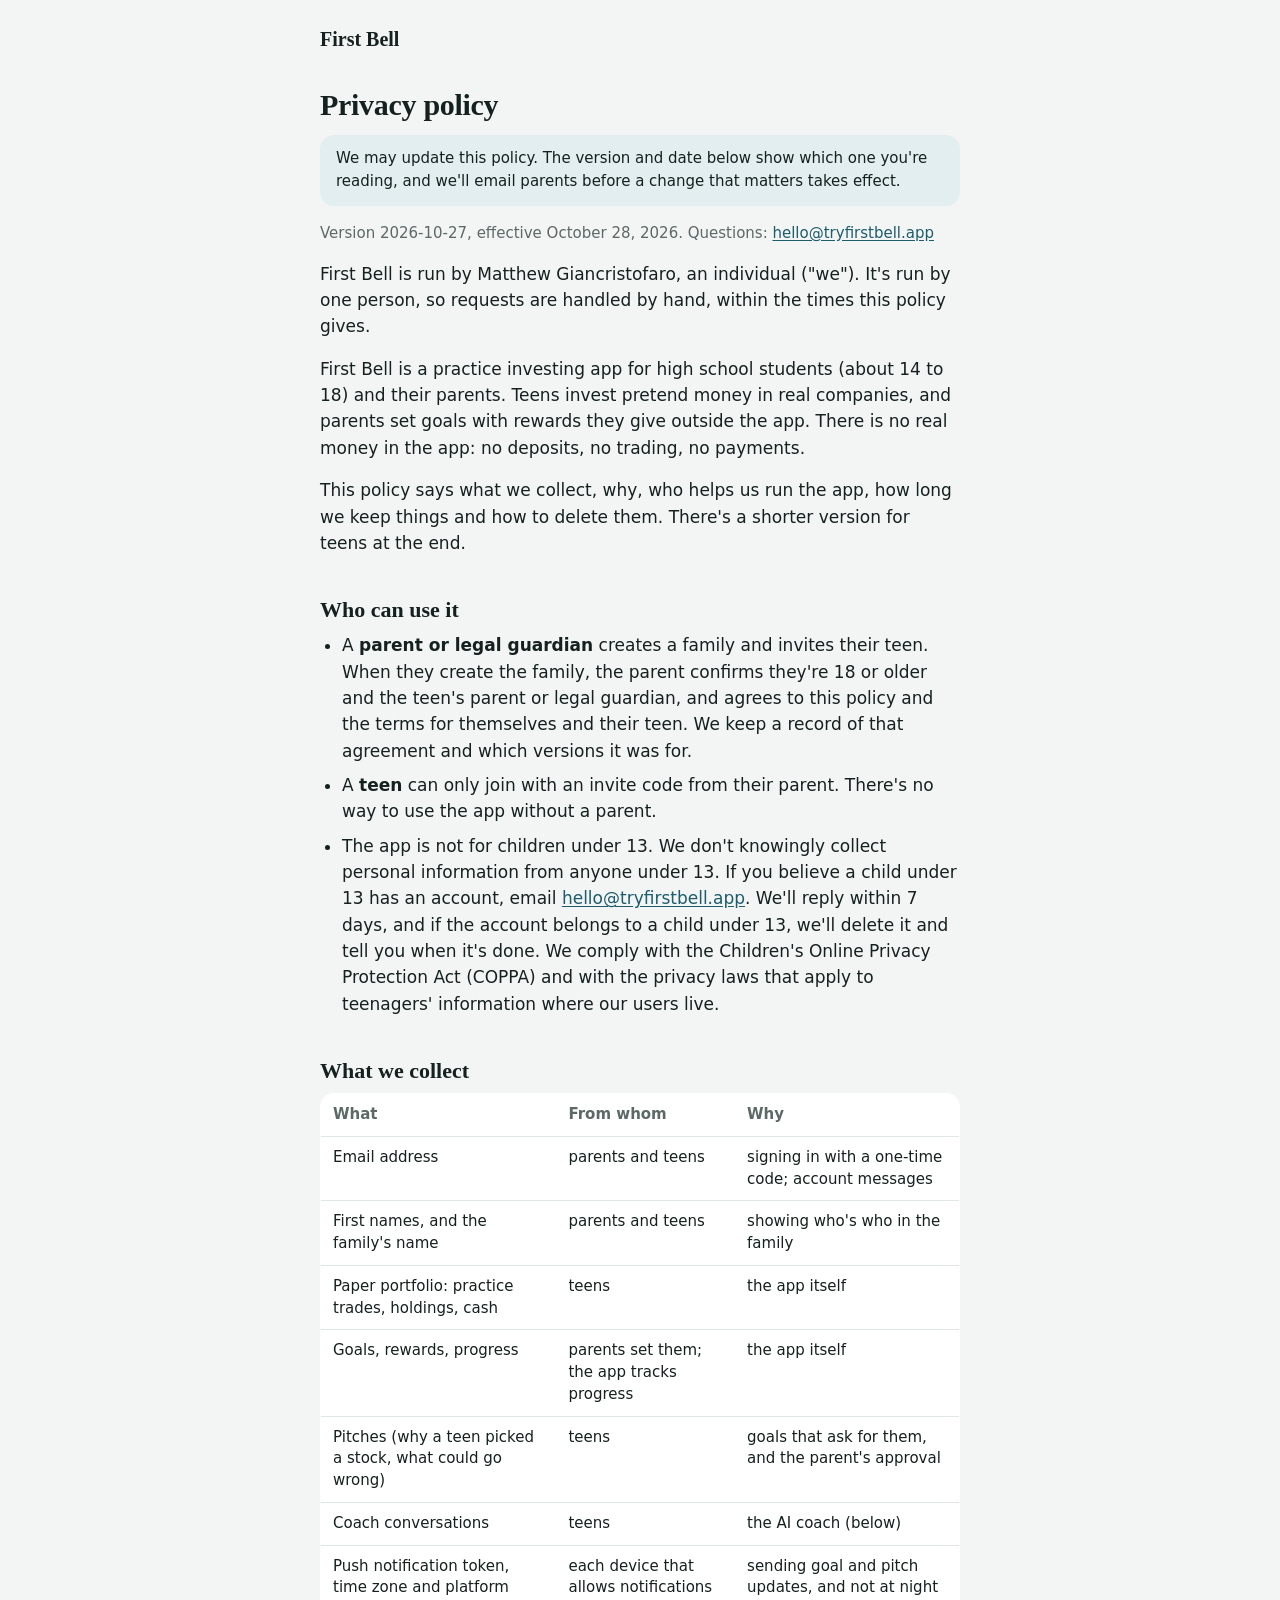
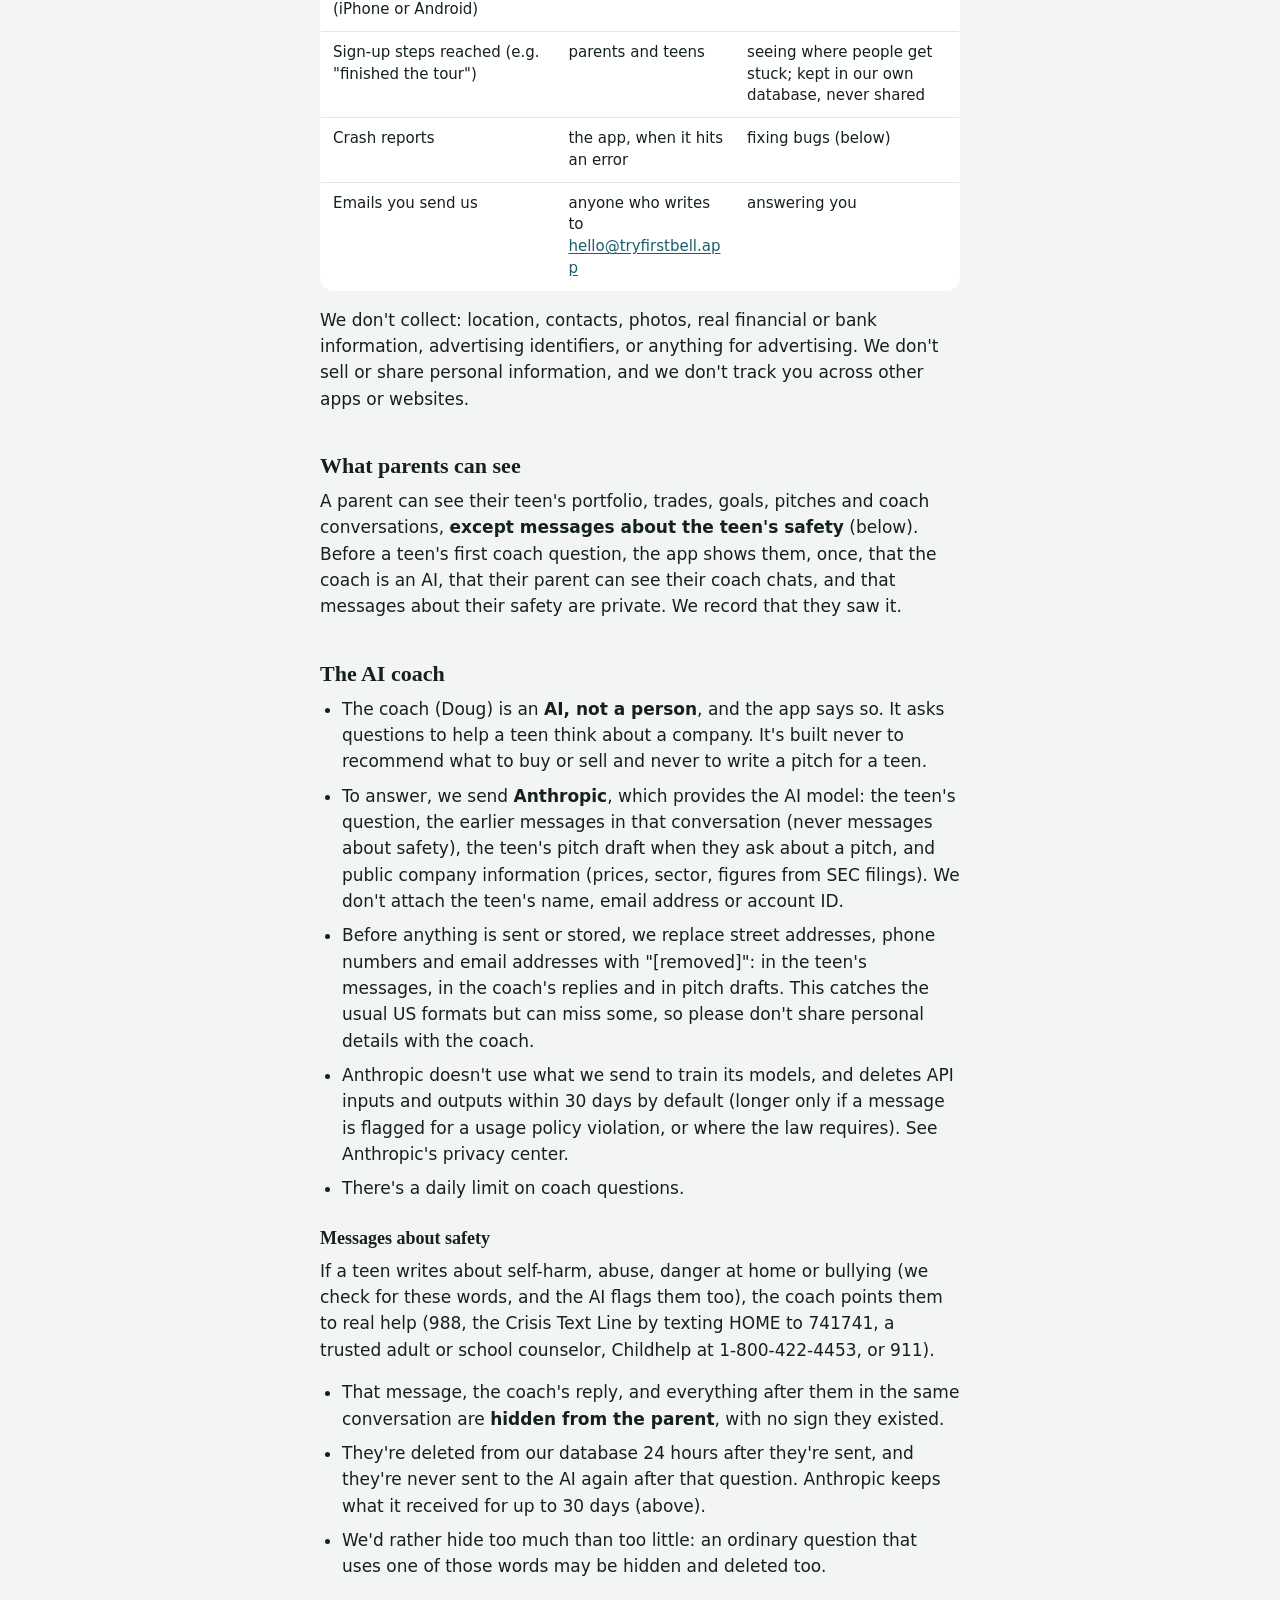
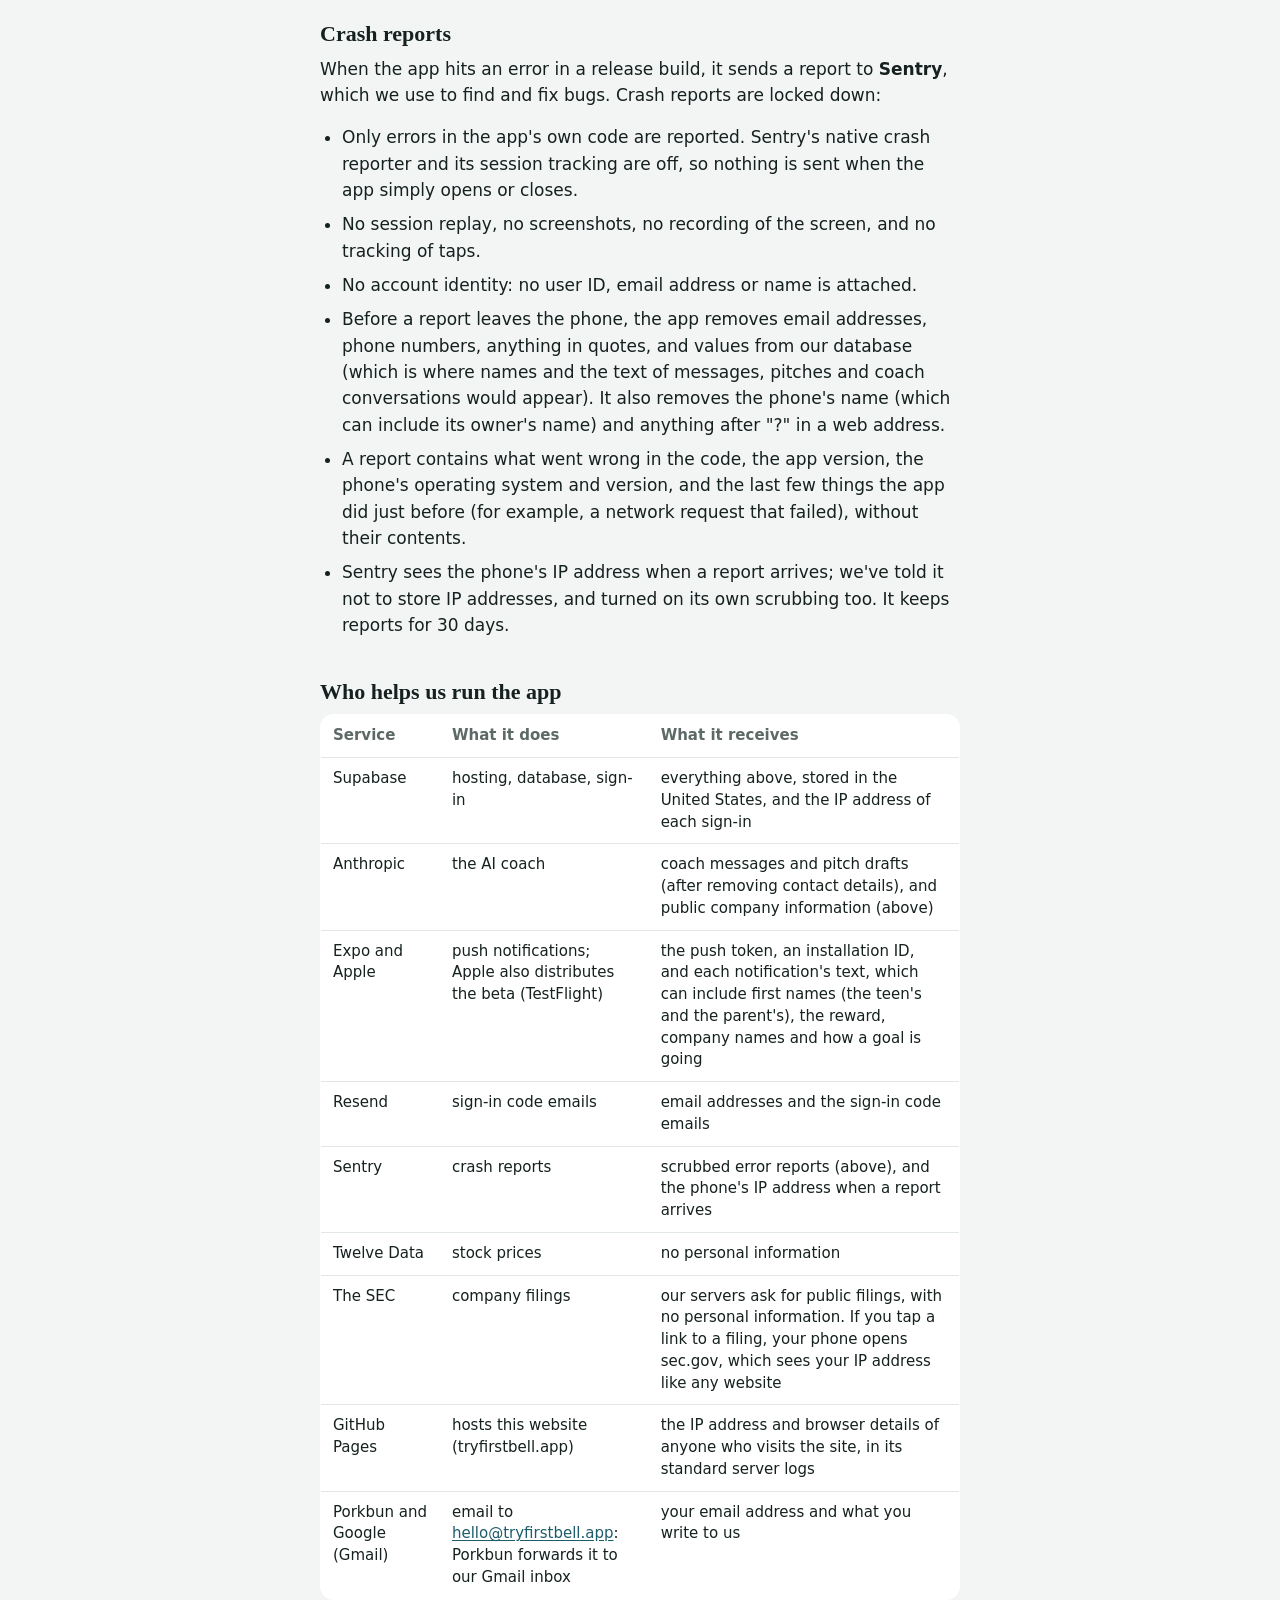
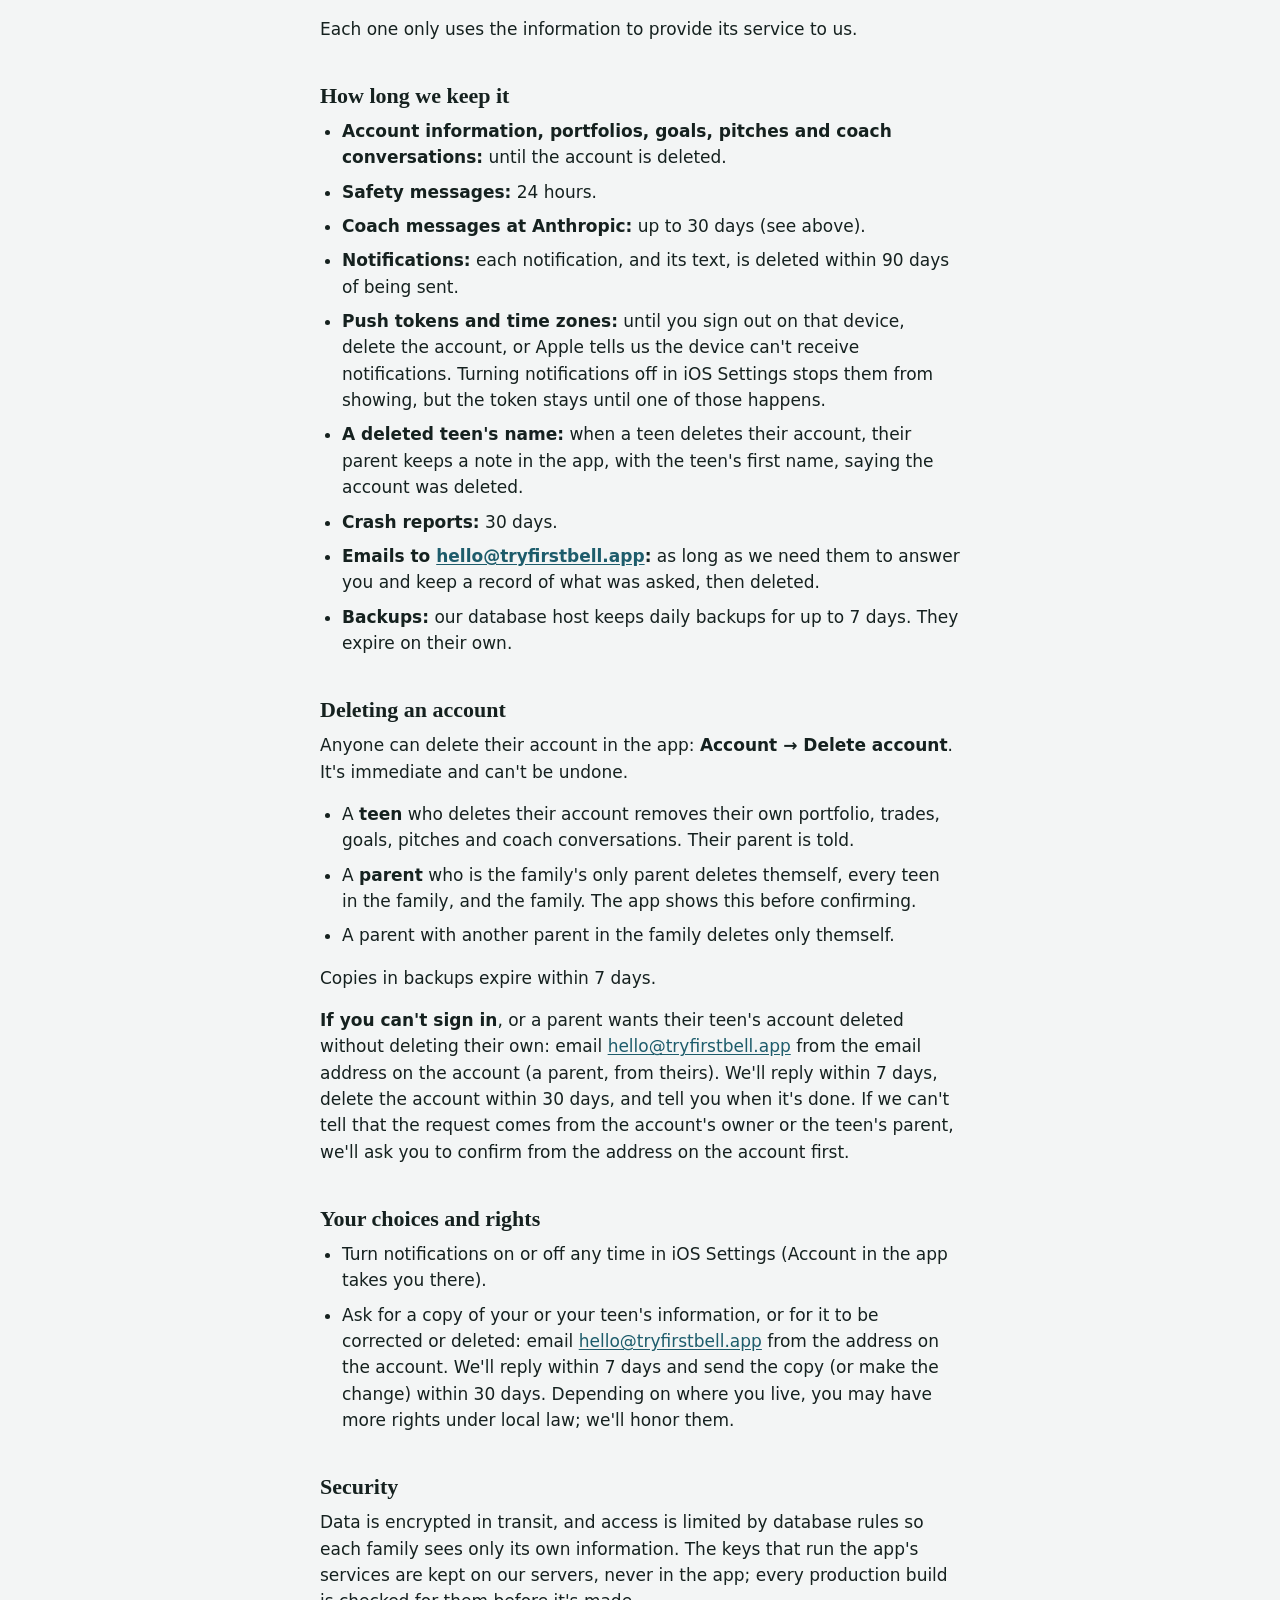
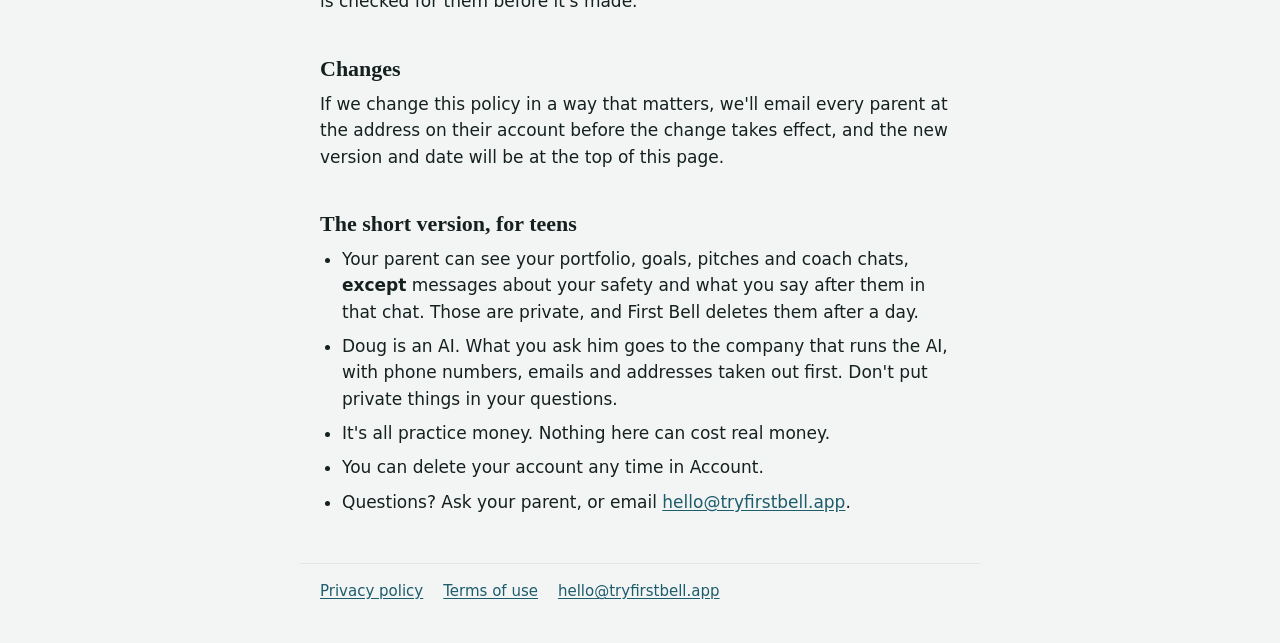
==== privacy/index.html @ 94217de1 "Privacy policy and terms, version 2026-10-27" ====
<!doctype html>
<html lang="en">
<head>
<meta charset="utf-8">
<meta name="viewport" content="width=device-width, initial-scale=1">
<meta http-equiv="Content-Security-Policy" content="default-src 'none'; style-src 'self'; img-src 'self'; base-uri 'none'; form-action 'none'">
<meta name="referrer" content="no-referrer">
<meta name="color-scheme" content="light dark">
<meta name="description" content="How First Bell collects, uses and deletes information.">
<title>Privacy policy, First Bell</title>
<link rel="stylesheet" href="/style.css">
<link rel="icon" href="/icon.png">
</head>
<body>
<header><a class="wordmark" href="/">First Bell</a></header>
<main>
<h1>Privacy policy</h1>
<p class="note">We may update this policy. The version and date below show which one you're reading, and we'll email parents before a change that matters takes effect.</p>
<p class="meta">Version 2026-10-27, effective October 28, 2026. Questions: <a href="mailto:hello@tryfirstbell.app">hello@tryfirstbell.app</a></p>
<p>First Bell is run by Matthew Giancristofaro, an individual (&quot;we&quot;). It's run by one person, so requests are handled by hand, within the times this policy gives.</p>
<p>First Bell is a practice investing app for high school students (about 14 to 18) and their parents. Teens invest pretend money in real companies, and parents set goals with rewards they give outside the app. There is no real money in the app: no deposits, no trading, no payments.</p>
<p>This policy says what we collect, why, who helps us run the app, how long we keep things and how to delete them. There's a shorter version for teens at the end.</p>
<h2 id="who-can-use-it">Who can use it</h2>
<ul><li>A <strong>parent or legal guardian</strong> creates a family and invites their teen. When they create the family, the parent confirms they're 18 or older and the teen's parent or legal guardian, and agrees to this policy and the terms for themselves and their teen. We keep a record of that agreement and which versions it was for.</li><li>A <strong>teen</strong> can only join with an invite code from their parent. There's no way to use the app without a parent.</li><li>The app is not for children under 13. We don't knowingly collect personal information from anyone under 13. If you believe a child under 13 has an account, email <a href="mailto:hello@tryfirstbell.app">hello@tryfirstbell.app</a>. We'll reply within 7 days, and if the account belongs to a child under 13, we'll delete it and tell you when it's done. We comply with the Children's Online Privacy Protection Act (COPPA) and with the privacy laws that apply to teenagers' information where our users live.</li></ul>
<h2 id="what-we-collect">What we collect</h2>
<table><thead><tr><th scope="col">What</th><th scope="col">From whom</th><th scope="col">Why</th></tr></thead><tbody><tr><td data-label="What">Email address</td><td data-label="From whom">parents and teens</td><td data-label="Why">signing in with a one-time code; account messages</td></tr><tr><td data-label="What">First names, and the family's name</td><td data-label="From whom">parents and teens</td><td data-label="Why">showing who's who in the family</td></tr><tr><td data-label="What">Paper portfolio: practice trades, holdings, cash</td><td data-label="From whom">teens</td><td data-label="Why">the app itself</td></tr><tr><td data-label="What">Goals, rewards, progress</td><td data-label="From whom">parents set them; the app tracks progress</td><td data-label="Why">the app itself</td></tr><tr><td data-label="What">Pitches (why a teen picked a stock, what could go wrong)</td><td data-label="From whom">teens</td><td data-label="Why">goals that ask for them, and the parent's approval</td></tr><tr><td data-label="What">Coach conversations</td><td data-label="From whom">teens</td><td data-label="Why">the AI coach (below)</td></tr><tr><td data-label="What">Push notification token, time zone and platform (iPhone or Android)</td><td data-label="From whom">each device that allows notifications</td><td data-label="Why">sending goal and pitch updates, and not at night</td></tr><tr><td data-label="What">Sign-up steps reached (e.g. &quot;finished the tour&quot;)</td><td data-label="From whom">parents and teens</td><td data-label="Why">seeing where people get stuck; kept in our own database, never shared</td></tr><tr><td data-label="What">Crash reports</td><td data-label="From whom">the app, when it hits an error</td><td data-label="Why">fixing bugs (below)</td></tr><tr><td data-label="What">Emails you send us</td><td data-label="From whom">anyone who writes to <a href="mailto:hello@tryfirstbell.app">hello@tryfirstbell.app</a></td><td data-label="Why">answering you</td></tr></tbody></table>
<p>We don't collect: location, contacts, photos, real financial or bank information, advertising identifiers, or anything for advertising. We don't sell or share personal information, and we don't track you across other apps or websites.</p>
<h2 id="what-parents-can-see">What parents can see</h2>
<p>A parent can see their teen's portfolio, trades, goals, pitches and coach conversations, <strong>except messages about the teen's safety</strong> (below). Before a teen's first coach question, the app shows them, once, that the coach is an AI, that their parent can see their coach chats, and that messages about their safety are private. We record that they saw it.</p>
<h2 id="the-ai-coach">The AI coach</h2>
<ul><li>The coach (Doug) is an <strong>AI, not a person</strong>, and the app says so. It asks questions to help a teen think about a company. It's built never to recommend what to buy or sell and never to write a pitch for a teen.</li><li>To answer, we send <strong>Anthropic</strong>, which provides the AI model: the teen's question, the earlier messages in that conversation (never messages about safety), the teen's pitch draft when they ask about a pitch, and public company information (prices, sector, figures from SEC filings). We don't attach the teen's name, email address or account ID.</li><li>Before anything is sent or stored, we replace street addresses, phone numbers and email addresses with &quot;[removed]&quot;: in the teen's messages, in the coach's replies and in pitch drafts. This catches the usual US formats but can miss some, so please don't share personal details with the coach.</li><li>Anthropic doesn't use what we send to train its models, and deletes API inputs and outputs within 30 days by default (longer only if a message is flagged for a usage policy violation, or where the law requires). See Anthropic's privacy center.</li><li>There's a daily limit on coach questions.</li></ul>
<h3 id="messages-about-safety">Messages about safety</h3>
<p>If a teen writes about self-harm, abuse, danger at home or bullying (we check for these words, and the AI flags them too), the coach points them to real help (988, the Crisis Text Line by texting HOME to 741741, a trusted adult or school counselor, Childhelp at 1-800-422-4453, or 911).</p>
<ul><li>That message, the coach's reply, and everything after them in the same conversation are <strong>hidden from the parent</strong>, with no sign they existed.</li><li>They're deleted from our database 24 hours after they're sent, and they're never sent to the AI again after that question. Anthropic keeps what it received for up to 30 days (above).</li><li>We'd rather hide too much than too little: an ordinary question that uses one of those words may be hidden and deleted too.</li></ul>
<h2 id="crash-reports">Crash reports</h2>
<p>When the app hits an error in a release build, it sends a report to <strong>Sentry</strong>, which we use to find and fix bugs. Crash reports are locked down:</p>
<ul><li>Only errors in the app's own code are reported. Sentry's native crash reporter and its session tracking are off, so nothing is sent when the app simply opens or closes.</li><li>No session replay, no screenshots, no recording of the screen, and no tracking of taps.</li><li>No account identity: no user ID, email address or name is attached.</li><li>Before a report leaves the phone, the app removes email addresses, phone numbers, anything in quotes, and values from our database (which is where names and the text of messages, pitches and coach conversations would appear). It also removes the phone's name (which can include its owner's name) and anything after &quot;?&quot; in a web address.</li><li>A report contains what went wrong in the code, the app version, the phone's operating system and version, and the last few things the app did just before (for example, a network request that failed), without their contents.</li><li>Sentry sees the phone's IP address when a report arrives; we've told it not to store IP addresses, and turned on its own scrubbing too. It keeps reports for 30 days.</li></ul>
<h2 id="who-helps-us-run-the-app">Who helps us run the app</h2>
<table><thead><tr><th scope="col">Service</th><th scope="col">What it does</th><th scope="col">What it receives</th></tr></thead><tbody><tr><td data-label="Service">Supabase</td><td data-label="What it does">hosting, database, sign-in</td><td data-label="What it receives">everything above, stored in the United States, and the IP address of each sign-in</td></tr><tr><td data-label="Service">Anthropic</td><td data-label="What it does">the AI coach</td><td data-label="What it receives">coach messages and pitch drafts (after removing contact details), and public company information (above)</td></tr><tr><td data-label="Service">Expo and Apple</td><td data-label="What it does">push notifications; Apple also distributes the beta (TestFlight)</td><td data-label="What it receives">the push token, an installation ID, and each notification's text, which can include first names (the teen's and the parent's), the reward, company names and how a goal is going</td></tr><tr><td data-label="Service">Resend</td><td data-label="What it does">sign-in code emails</td><td data-label="What it receives">email addresses and the sign-in code emails</td></tr><tr><td data-label="Service">Sentry</td><td data-label="What it does">crash reports</td><td data-label="What it receives">scrubbed error reports (above), and the phone's IP address when a report arrives</td></tr><tr><td data-label="Service">Twelve Data</td><td data-label="What it does">stock prices</td><td data-label="What it receives">no personal information</td></tr><tr><td data-label="Service">The SEC</td><td data-label="What it does">company filings</td><td data-label="What it receives">our servers ask for public filings, with no personal information. If you tap a link to a filing, your phone opens sec.gov, which sees your IP address like any website</td></tr><tr><td data-label="Service">GitHub Pages</td><td data-label="What it does">hosts this website (tryfirstbell.app)</td><td data-label="What it receives">the IP address and browser details of anyone who visits the site, in its standard server logs</td></tr><tr><td data-label="Service">Porkbun and Google (Gmail)</td><td data-label="What it does">email to <a href="mailto:hello@tryfirstbell.app">hello@tryfirstbell.app</a>: Porkbun forwards it to our Gmail inbox</td><td data-label="What it receives">your email address and what you write to us</td></tr></tbody></table>
<p>Each one only uses the information to provide its service to us.</p>
<h2 id="how-long-we-keep-it">How long we keep it</h2>
<ul><li><strong>Account information, portfolios, goals, pitches and coach conversations:</strong> until the account is deleted.</li><li><strong>Safety messages:</strong> 24 hours.</li><li><strong>Coach messages at Anthropic:</strong> up to 30 days (see above).</li><li><strong>Notifications:</strong> each notification, and its text, is deleted within 90 days of being sent.</li><li><strong>Push tokens and time zones:</strong> until you sign out on that device, delete the account, or Apple tells us the device can't receive notifications. Turning notifications off in iOS Settings stops them from showing, but the token stays until one of those happens.</li><li><strong>A deleted teen's name:</strong> when a teen deletes their account, their parent keeps a note in the app, with the teen's first name, saying the account was deleted.</li><li><strong>Crash reports:</strong> 30 days.</li><li><strong>Emails to <a href="mailto:hello@tryfirstbell.app">hello@tryfirstbell.app</a>:</strong> as long as we need them to answer you and keep a record of what was asked, then deleted.</li><li><strong>Backups:</strong> our database host keeps daily backups for up to 7 days. They expire on their own.</li></ul>
<h2 id="deleting-an-account">Deleting an account</h2>
<p>Anyone can delete their account in the app: <strong>Account → Delete account</strong>. It's immediate and can't be undone.</p>
<ul><li>A <strong>teen</strong> who deletes their account removes their own portfolio, trades, goals, pitches and coach conversations. Their parent is told.</li><li>A <strong>parent</strong> who is the family's only parent deletes themself, every teen in the family, and the family. The app shows this before confirming.</li><li>A parent with another parent in the family deletes only themself.</li></ul>
<p>Copies in backups expire within 7 days.</p>
<p><strong>If you can't sign in</strong>, or a parent wants their teen's account deleted without deleting their own: email <a href="mailto:hello@tryfirstbell.app">hello@tryfirstbell.app</a> from the email address on the account (a parent, from theirs). We'll reply within 7 days, delete the account within 30 days, and tell you when it's done. If we can't tell that the request comes from the account's owner or the teen's parent, we'll ask you to confirm from the address on the account first.</p>
<h2 id="your-choices-and-rights">Your choices and rights</h2>
<ul><li>Turn notifications on or off any time in iOS Settings (Account in the app takes you there).</li><li>Ask for a copy of your or your teen's information, or for it to be corrected or deleted: email <a href="mailto:hello@tryfirstbell.app">hello@tryfirstbell.app</a> from the address on the account. We'll reply within 7 days and send the copy (or make the change) within 30 days. Depending on where you live, you may have more rights under local law; we'll honor them.</li></ul>
<h2 id="security">Security</h2>
<p>Data is encrypted in transit, and access is limited by database rules so each family sees only its own information. The keys that run the app's services are kept on our servers, never in the app; every production build is checked for them before it's made.</p>
<h2 id="changes">Changes</h2>
<p>If we change this policy in a way that matters, we'll email every parent at the address on their account before the change takes effect, and the new version and date will be at the top of this page.</p>
<h2 id="the-short-version-for-teens">The short version, for teens</h2>
<ul><li>Your parent can see your portfolio, goals, pitches and coach chats, <strong>except</strong> messages about your safety and what you say after them in that chat. Those are private, and First Bell deletes them after a day.</li><li>Doug is an AI. What you ask him goes to the company that runs the AI, with phone numbers, emails and addresses taken out first. Don't put private things in your questions.</li><li>It's all practice money. Nothing here can cost real money.</li><li>You can delete your account any time in Account.</li><li>Questions? Ask your parent, or email <a href="mailto:hello@tryfirstbell.app">hello@tryfirstbell.app</a>.</li></ul>
</main>
<footer>
<nav><a href="/privacy/">Privacy policy</a><a href="/terms/">Terms of use</a><a href="mailto:hello@tryfirstbell.app">hello@tryfirstbell.app</a></nav>
</footer>
</body>
</html>
---- style.css ----
/* tryfirstbell.app: the Petrol tokens from DESIGN.md, system fonts only. */
:root {
  --bg: #F3F5F5;
  --surface: #FFFFFF;
  --ink: #15211F;
  --ink-muted: #5C6966;
  --line: #E1E7E6;
  --accent: #1D5C6B;
  --accent-tint: #E3EEF0;
  color-scheme: light dark;
}
@media (prefers-color-scheme: dark) {
  :root {
    --bg: #0D1517;
    --surface: #162124;
    --ink: #EAF2F1;
    --ink-muted: #97A8A6;
    --line: #22302F;
    --accent: #7FC3CF;
    --accent-tint: #17313A;
  }
}

* { box-sizing: border-box; }
html { -webkit-text-size-adjust: 100%; }
body {
  margin: 0;
  background: var(--bg);
  color: var(--ink);
  font: 17px/1.55 system-ui, -apple-system, "Segoe UI", Roboto, "Helvetica Neue", Arial, sans-serif;
}
header, main, footer { max-width: 680px; margin: 0 auto; padding: 0 20px; }
header { padding-top: 24px; }
main { padding-bottom: 32px; }

h1, h2, h3, .wordmark {
  font-family: ui-serif, "New York", Georgia, "Times New Roman", serif;
  font-weight: 600;
}
.wordmark { color: var(--ink); text-decoration: none; font-size: 20px; }
h1 { font-size: 30px; line-height: 36px; letter-spacing: -0.3px; margin: 32px 0 12px; }
h2 { font-size: 22px; line-height: 28px; margin: 40px 0 8px; }
h3 { font-size: 18px; line-height: 24px; margin: 24px 0 8px; }
p, ul { margin: 0 0 16px; }
ul { padding-left: 22px; }
li { margin-bottom: 8px; }
strong { font-weight: 600; }
code { font: 0.9em ui-monospace, Menlo, monospace; }
a { color: var(--accent); text-underline-offset: 2px; overflow-wrap: anywhere; }

.meta { color: var(--ink-muted); font-size: 15px; }
.note {
  background: var(--accent-tint);
  border-radius: 14px;
  padding: 12px 16px;
  font-size: 15px;
}

table {
  width: 100%;
  border-collapse: collapse;
  background: var(--surface);
  border: 1px solid var(--line);
  border-radius: 14px;
  overflow: hidden;
  margin: 0 0 16px;
  font-size: 15px;
  line-height: 1.45;
}
th, td { text-align: left; vertical-align: top; padding: 10px 12px; }
th { color: var(--ink-muted); font-weight: 600; border-bottom: 1px solid var(--line); }
tbody tr + tr td { border-top: 1px solid var(--line); }

/* On a phone, each row becomes a block of labelled lines. */
@media (max-width: 560px) {
  table, tbody, tr, td { display: block; }
  thead { position: absolute; width: 1px; height: 1px; overflow: hidden; clip: rect(0 0 0 0); }
  tbody tr { padding: 10px 14px; }
  tbody tr + tr { border-top: 1px solid var(--line); }
  tbody tr + tr td { border-top: 0; }
  td { padding: 2px 0; }
  td::before {
    content: attr(data-label);
    display: block;
    color: var(--ink-muted);
    font-size: 13px;
  }
  td:first-child { font-weight: 600; }
  td:first-child::before { display: none; }
}

footer { border-top: 1px solid var(--line); padding-top: 16px; padding-bottom: 40px; }
footer nav { display: flex; flex-wrap: wrap; gap: 8px 20px; font-size: 15px; }
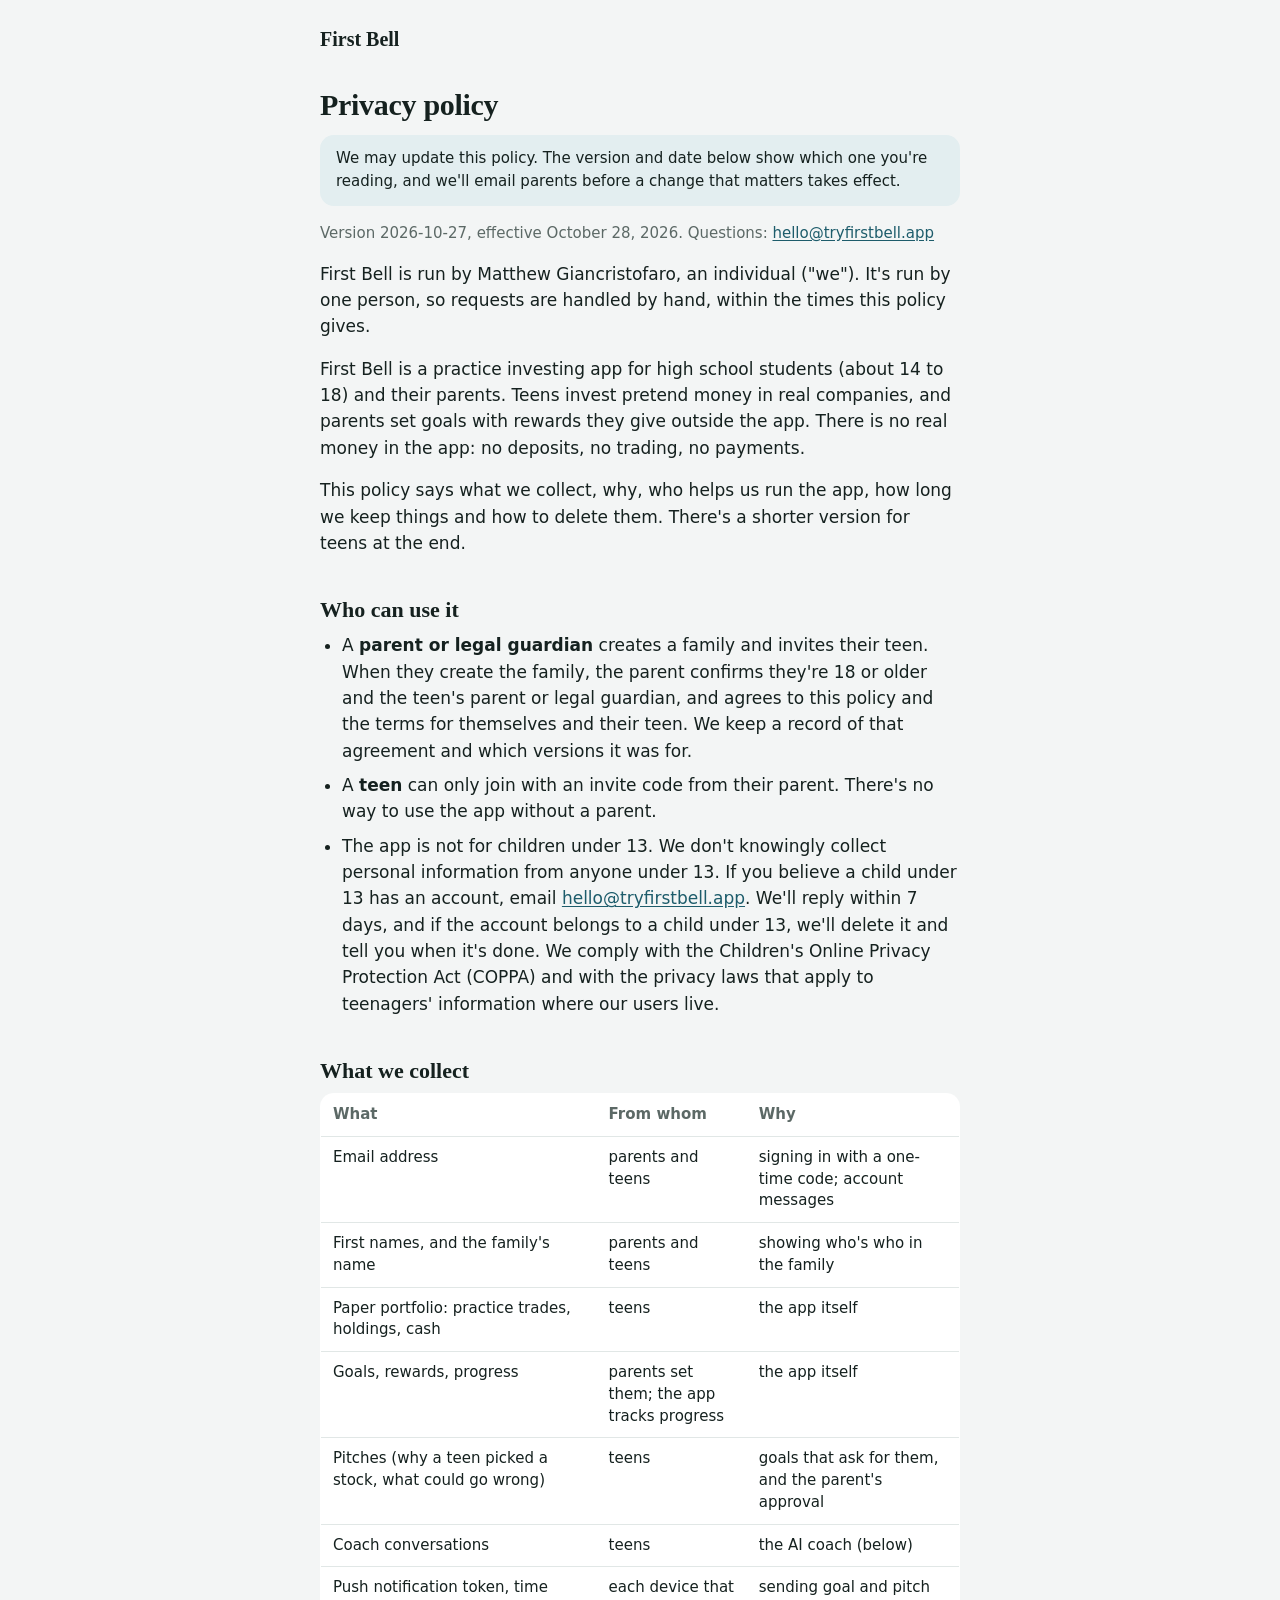
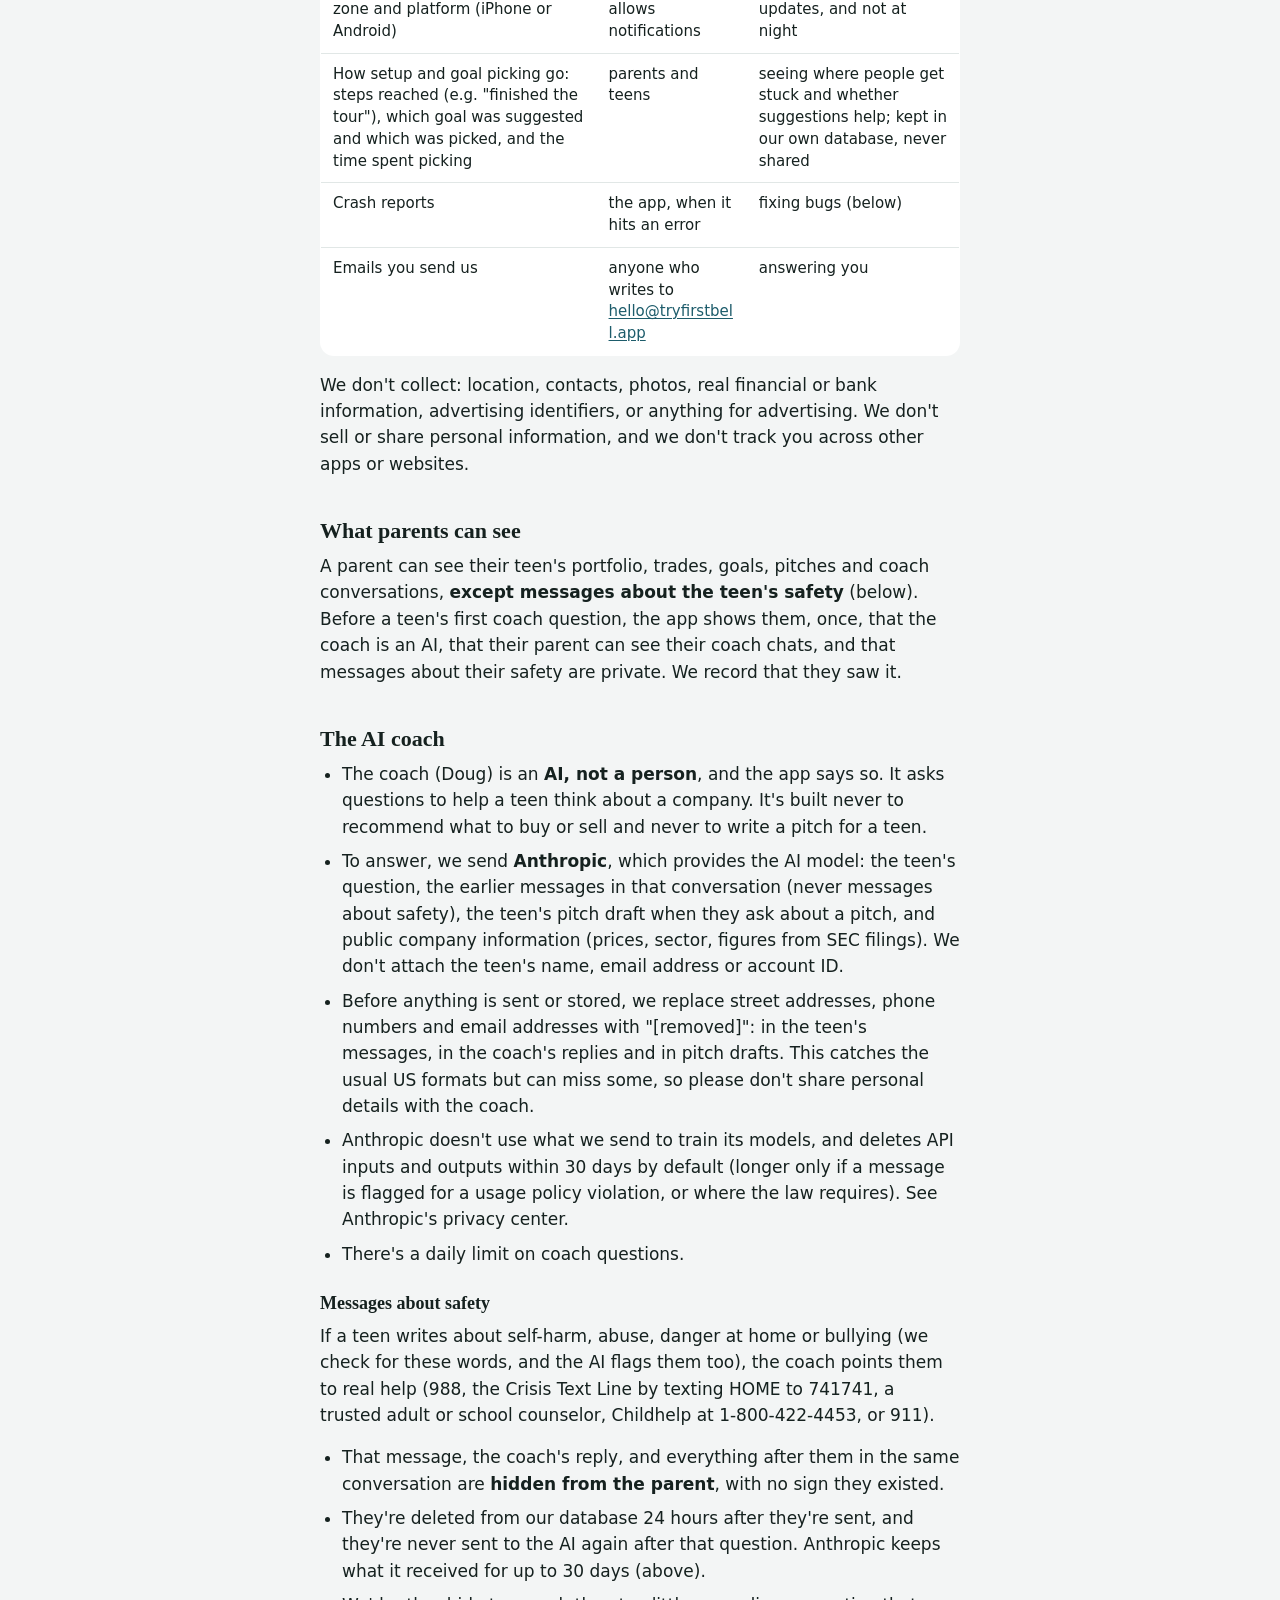
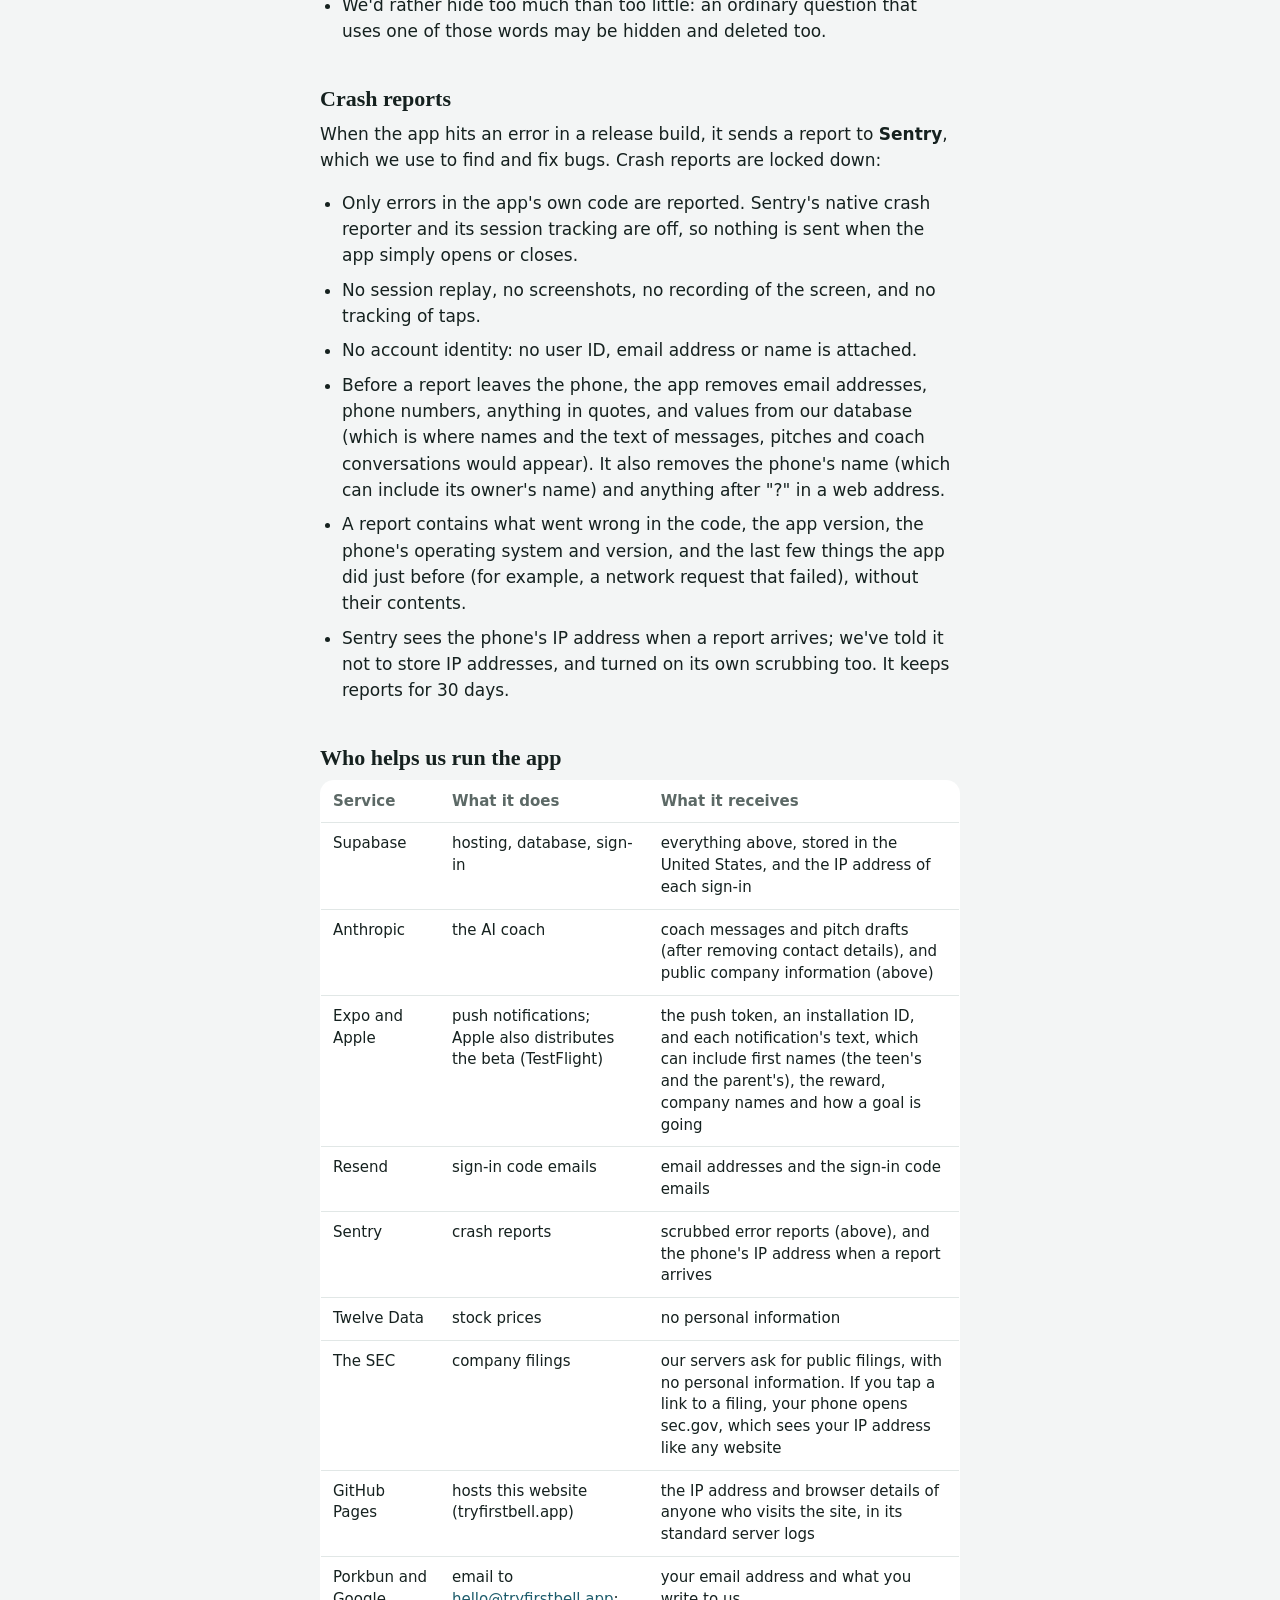
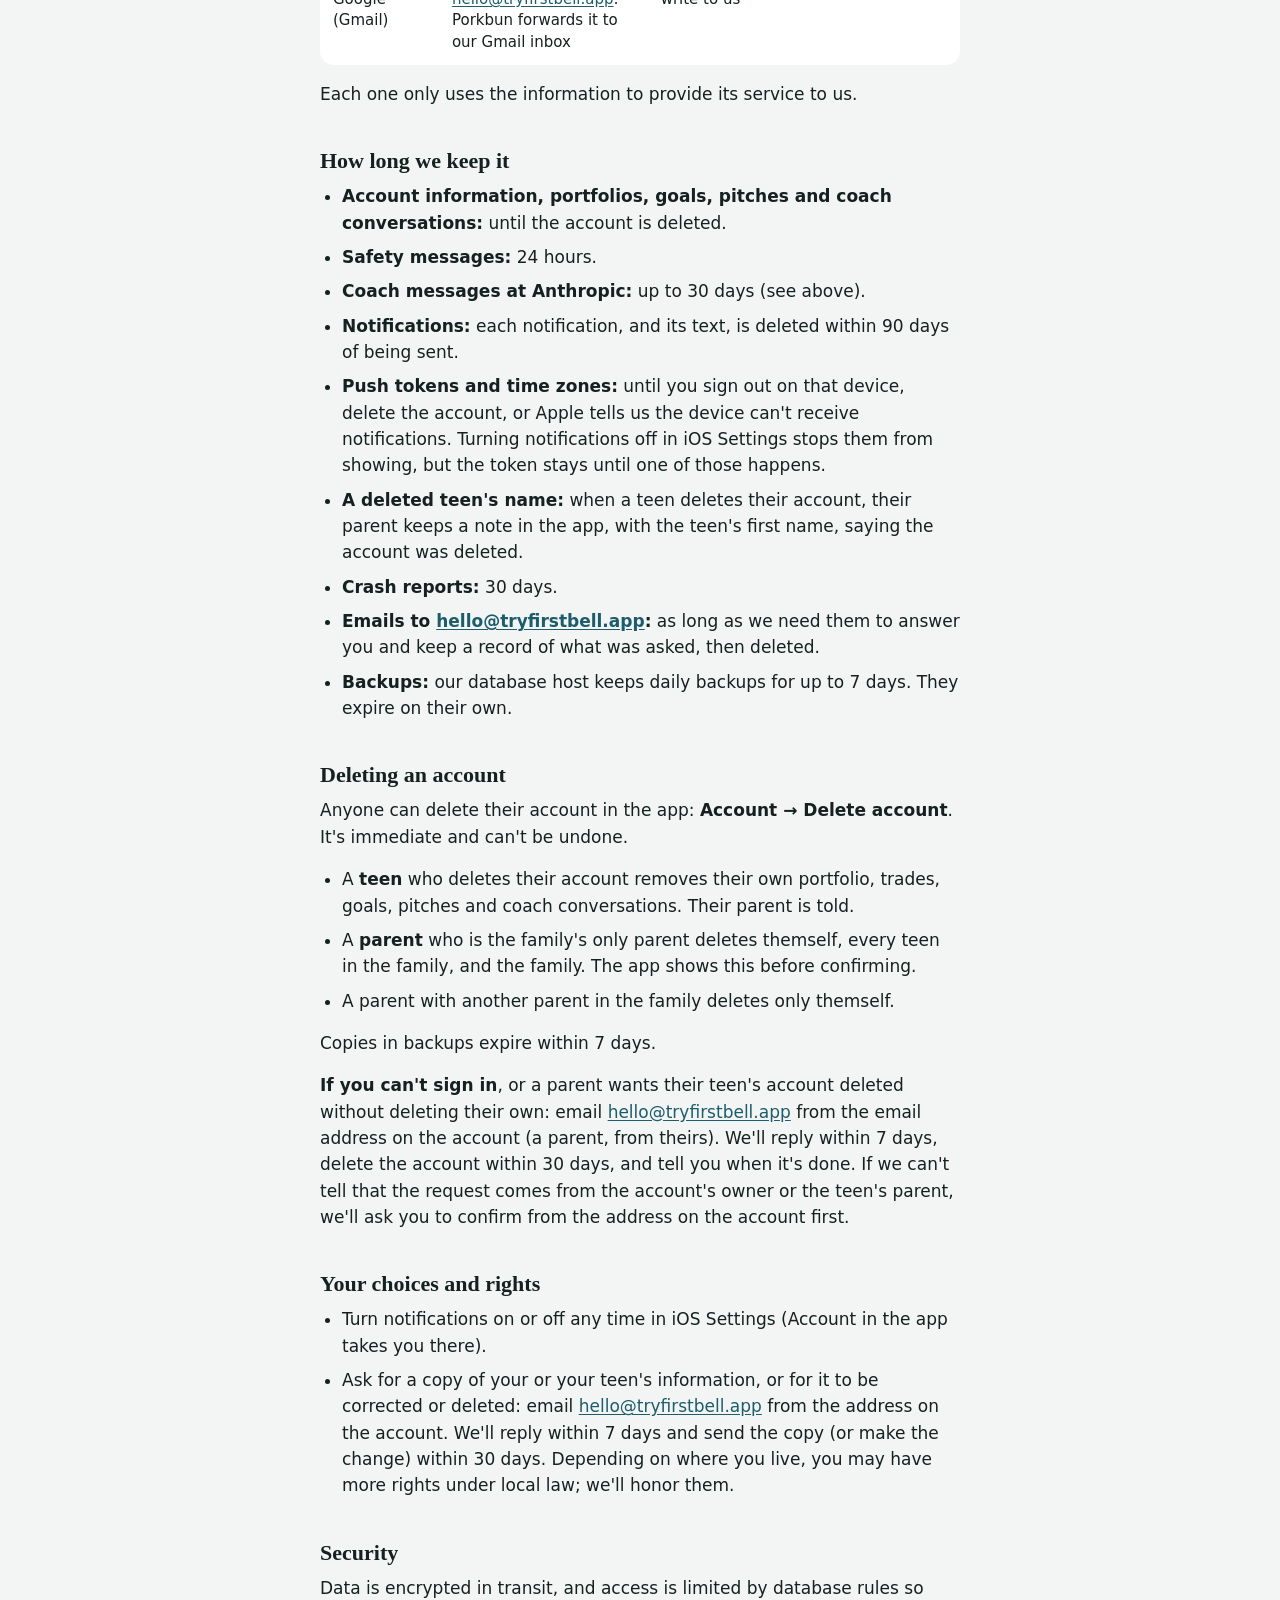
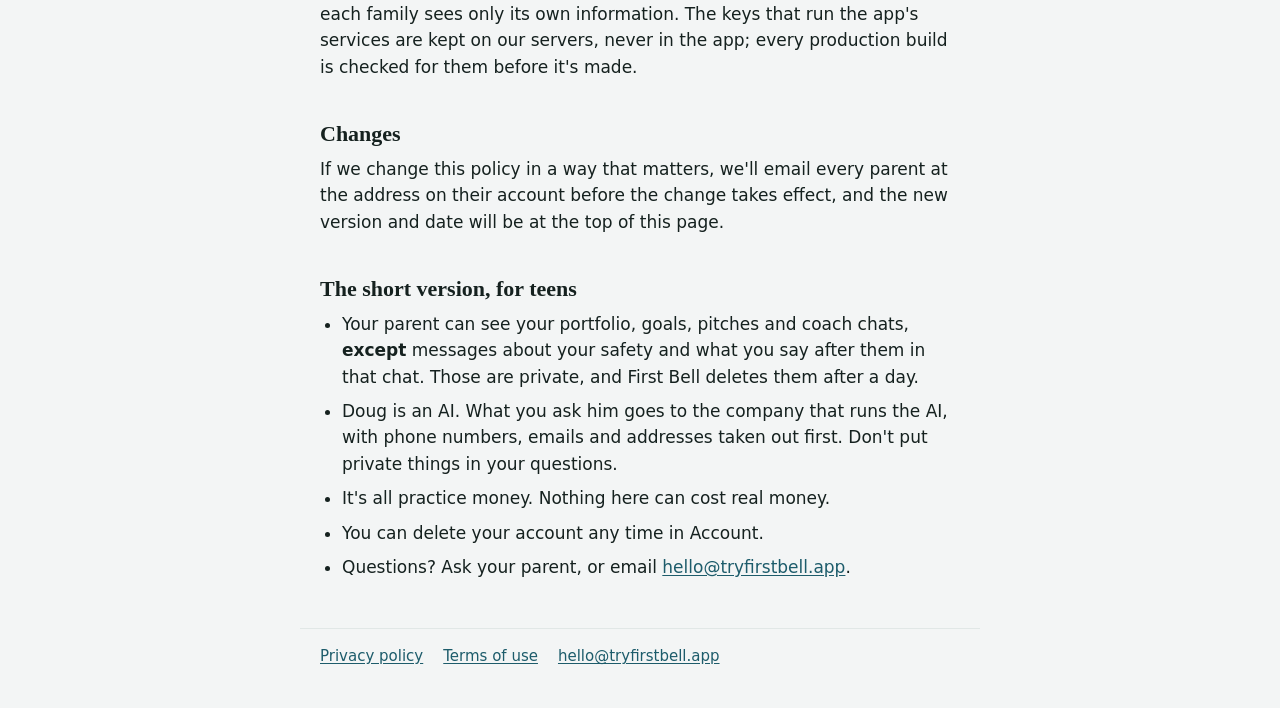
==== commit 2606a91e: "Privacy policy: the collection table covers goal picking" ====
--- a/privacy/index.html
+++ b/privacy/index.html
@@ -23,7 +23,7 @@
 <h2 id="who-can-use-it">Who can use it</h2>
 <ul><li>A <strong>parent or legal guardian</strong> creates a family and invites their teen. When they create the family, the parent confirms they're 18 or older and the teen's parent or legal guardian, and agrees to this policy and the terms for themselves and their teen. We keep a record of that agreement and which versions it was for.</li><li>A <strong>teen</strong> can only join with an invite code from their parent. There's no way to use the app without a parent.</li><li>The app is not for children under 13. We don't knowingly collect personal information from anyone under 13. If you believe a child under 13 has an account, email <a href="mailto:hello@tryfirstbell.app">hello@tryfirstbell.app</a>. We'll reply within 7 days, and if the account belongs to a child under 13, we'll delete it and tell you when it's done. We comply with the Children's Online Privacy Protection Act (COPPA) and with the privacy laws that apply to teenagers' information where our users live.</li></ul>
 <h2 id="what-we-collect">What we collect</h2>
-<table><thead><tr><th scope="col">What</th><th scope="col">From whom</th><th scope="col">Why</th></tr></thead><tbody><tr><td data-label="What">Email address</td><td data-label="From whom">parents and teens</td><td data-label="Why">signing in with a one-time code; account messages</td></tr><tr><td data-label="What">First names, and the family's name</td><td data-label="From whom">parents and teens</td><td data-label="Why">showing who's who in the family</td></tr><tr><td data-label="What">Paper portfolio: practice trades, holdings, cash</td><td data-label="From whom">teens</td><td data-label="Why">the app itself</td></tr><tr><td data-label="What">Goals, rewards, progress</td><td data-label="From whom">parents set them; the app tracks progress</td><td data-label="Why">the app itself</td></tr><tr><td data-label="What">Pitches (why a teen picked a stock, what could go wrong)</td><td data-label="From whom">teens</td><td data-label="Why">goals that ask for them, and the parent's approval</td></tr><tr><td data-label="What">Coach conversations</td><td data-label="From whom">teens</td><td data-label="Why">the AI coach (below)</td></tr><tr><td data-label="What">Push notification token, time zone and platform (iPhone or Android)</td><td data-label="From whom">each device that allows notifications</td><td data-label="Why">sending goal and pitch updates, and not at night</td></tr><tr><td data-label="What">Sign-up steps reached (e.g. &quot;finished the tour&quot;)</td><td data-label="From whom">parents and teens</td><td data-label="Why">seeing where people get stuck; kept in our own database, never shared</td></tr><tr><td data-label="What">Crash reports</td><td data-label="From whom">the app, when it hits an error</td><td data-label="Why">fixing bugs (below)</td></tr><tr><td data-label="What">Emails you send us</td><td data-label="From whom">anyone who writes to <a href="mailto:hello@tryfirstbell.app">hello@tryfirstbell.app</a></td><td data-label="Why">answering you</td></tr></tbody></table>
+<table><thead><tr><th scope="col">What</th><th scope="col">From whom</th><th scope="col">Why</th></tr></thead><tbody><tr><td data-label="What">Email address</td><td data-label="From whom">parents and teens</td><td data-label="Why">signing in with a one-time code; account messages</td></tr><tr><td data-label="What">First names, and the family's name</td><td data-label="From whom">parents and teens</td><td data-label="Why">showing who's who in the family</td></tr><tr><td data-label="What">Paper portfolio: practice trades, holdings, cash</td><td data-label="From whom">teens</td><td data-label="Why">the app itself</td></tr><tr><td data-label="What">Goals, rewards, progress</td><td data-label="From whom">parents set them; the app tracks progress</td><td data-label="Why">the app itself</td></tr><tr><td data-label="What">Pitches (why a teen picked a stock, what could go wrong)</td><td data-label="From whom">teens</td><td data-label="Why">goals that ask for them, and the parent's approval</td></tr><tr><td data-label="What">Coach conversations</td><td data-label="From whom">teens</td><td data-label="Why">the AI coach (below)</td></tr><tr><td data-label="What">Push notification token, time zone and platform (iPhone or Android)</td><td data-label="From whom">each device that allows notifications</td><td data-label="Why">sending goal and pitch updates, and not at night</td></tr><tr><td data-label="What">How setup and goal picking go: steps reached (e.g. &quot;finished the tour&quot;), which goal was suggested and which was picked, and the time spent picking</td><td data-label="From whom">parents and teens</td><td data-label="Why">seeing where people get stuck and whether suggestions help; kept in our own database, never shared</td></tr><tr><td data-label="What">Crash reports</td><td data-label="From whom">the app, when it hits an error</td><td data-label="Why">fixing bugs (below)</td></tr><tr><td data-label="What">Emails you send us</td><td data-label="From whom">anyone who writes to <a href="mailto:hello@tryfirstbell.app">hello@tryfirstbell.app</a></td><td data-label="Why">answering you</td></tr></tbody></table>
 <p>We don't collect: location, contacts, photos, real financial or bank information, advertising identifiers, or anything for advertising. We don't sell or share personal information, and we don't track you across other apps or websites.</p>
 <h2 id="what-parents-can-see">What parents can see</h2>
 <p>A parent can see their teen's portfolio, trades, goals, pitches and coach conversations, <strong>except messages about the teen's safety</strong> (below). Before a teen's first coach question, the app shows them, once, that the coach is an AI, that their parent can see their coach chats, and that messages about their safety are private. We record that they saw it.</p>
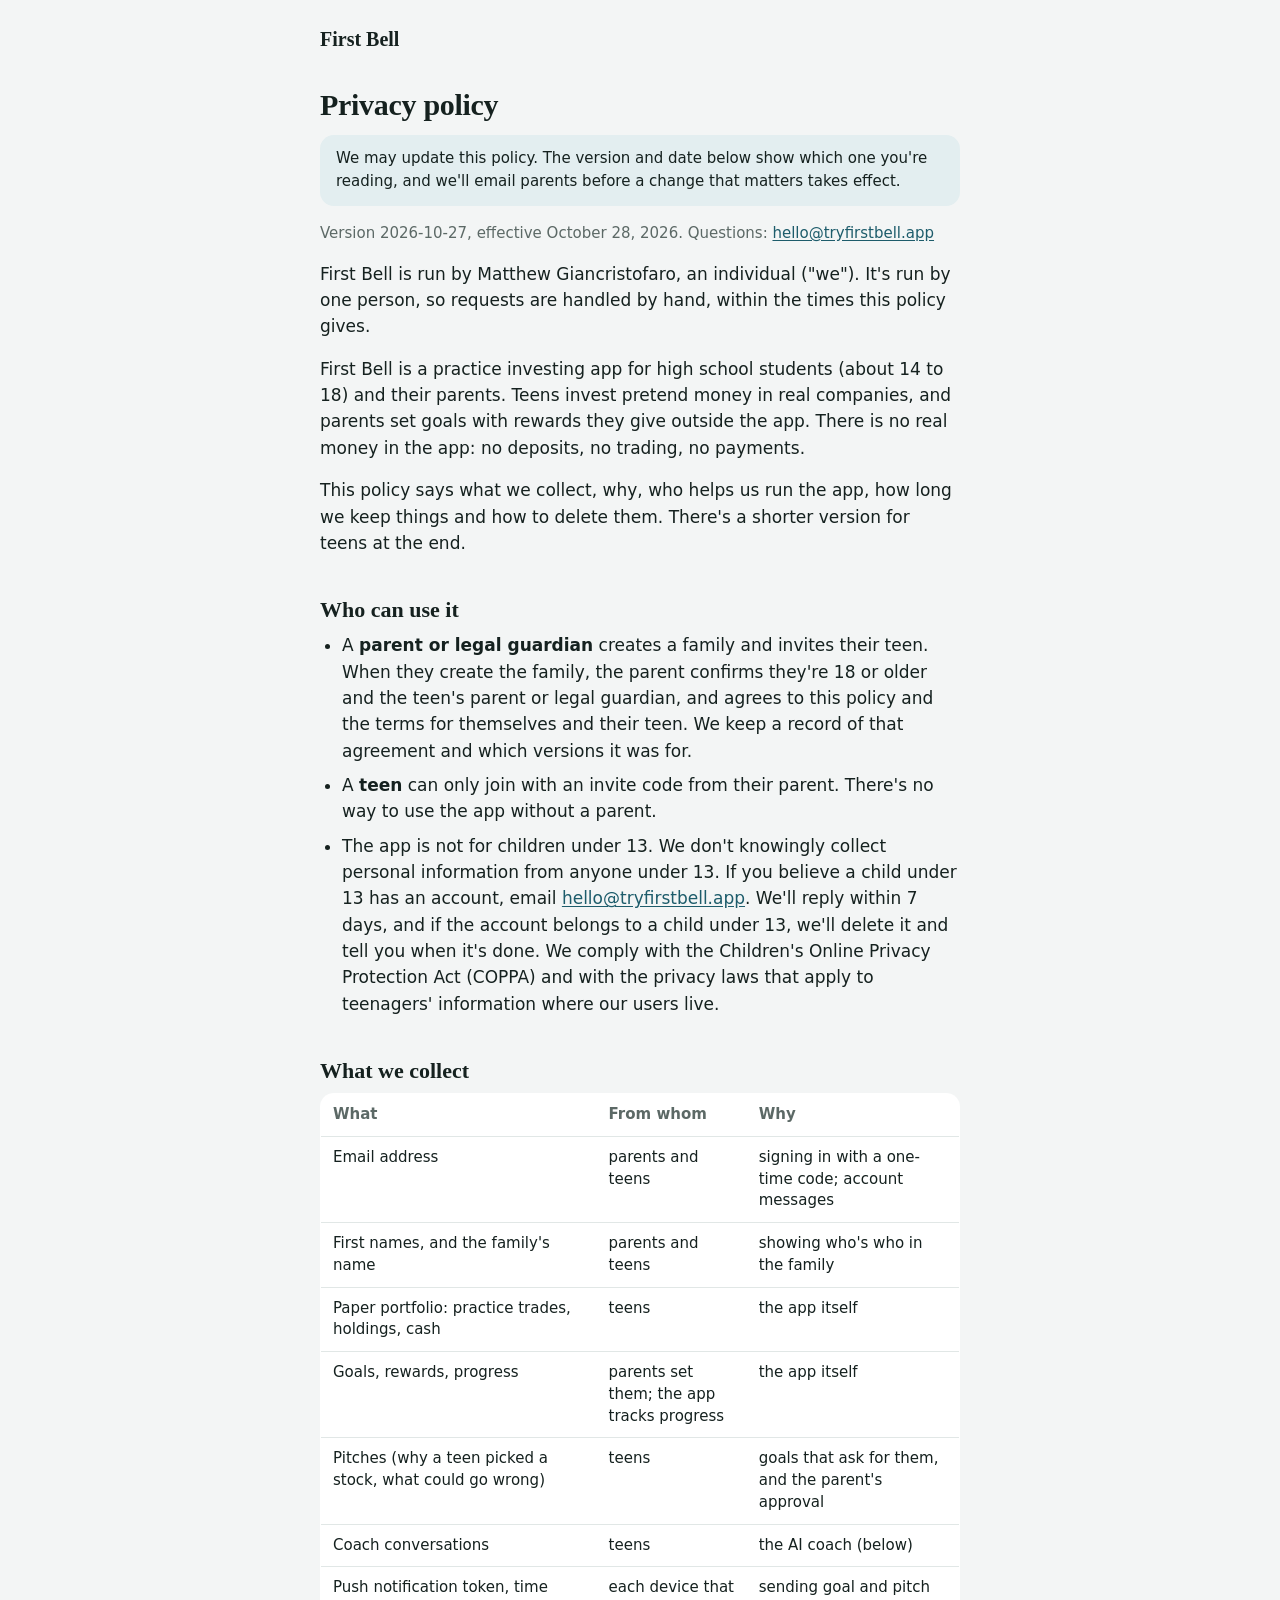
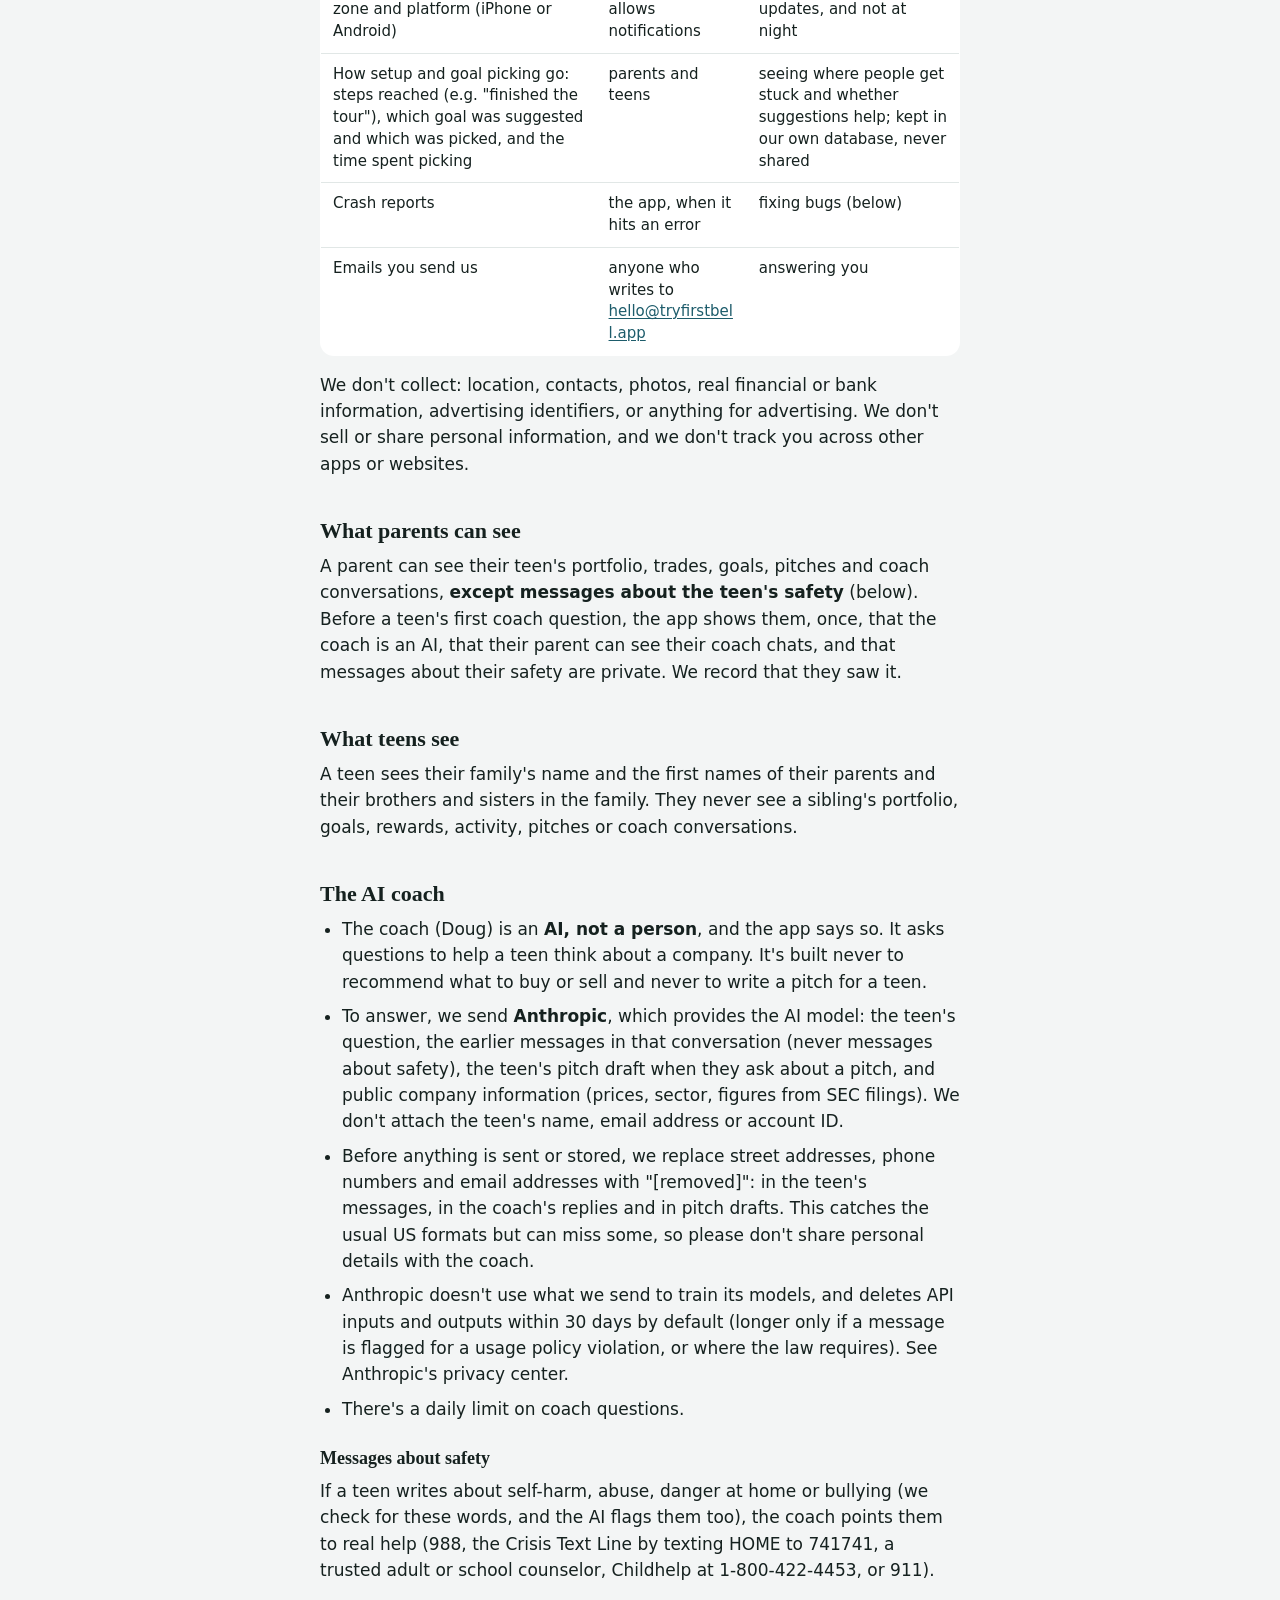
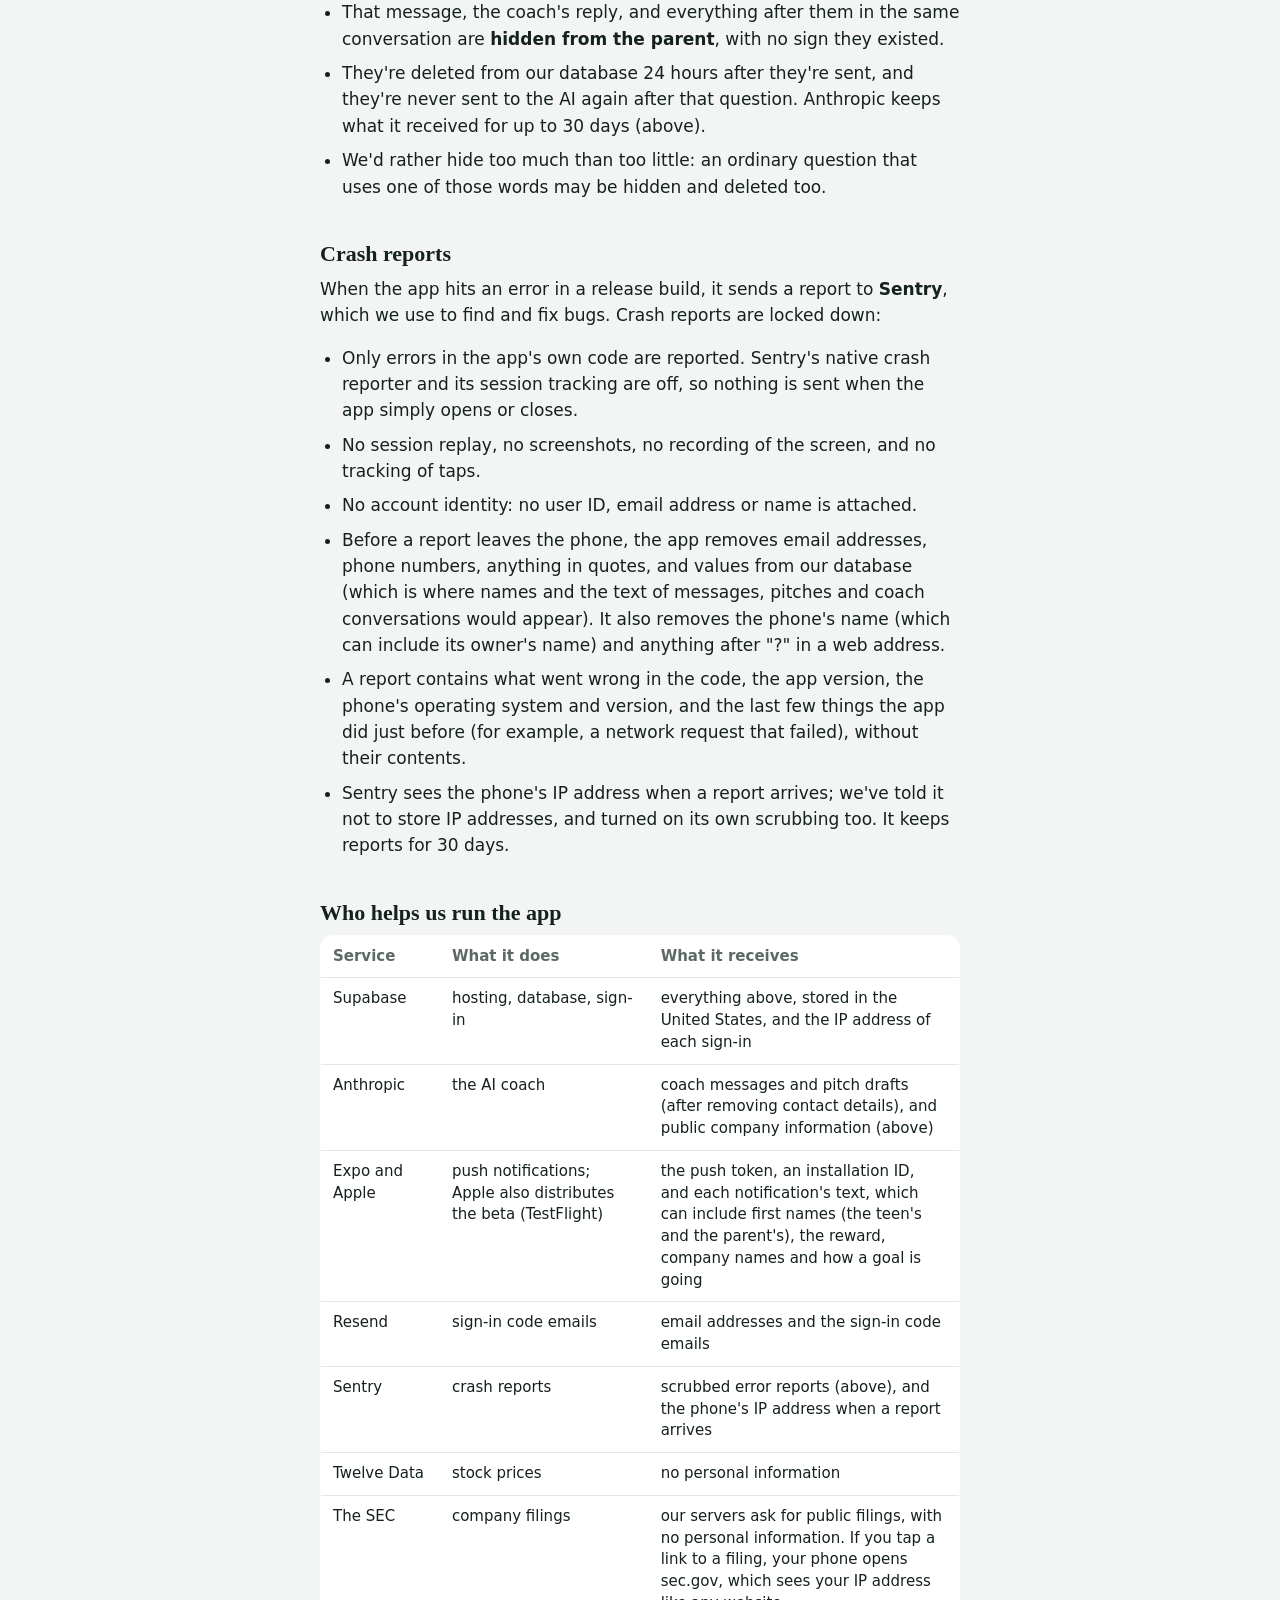
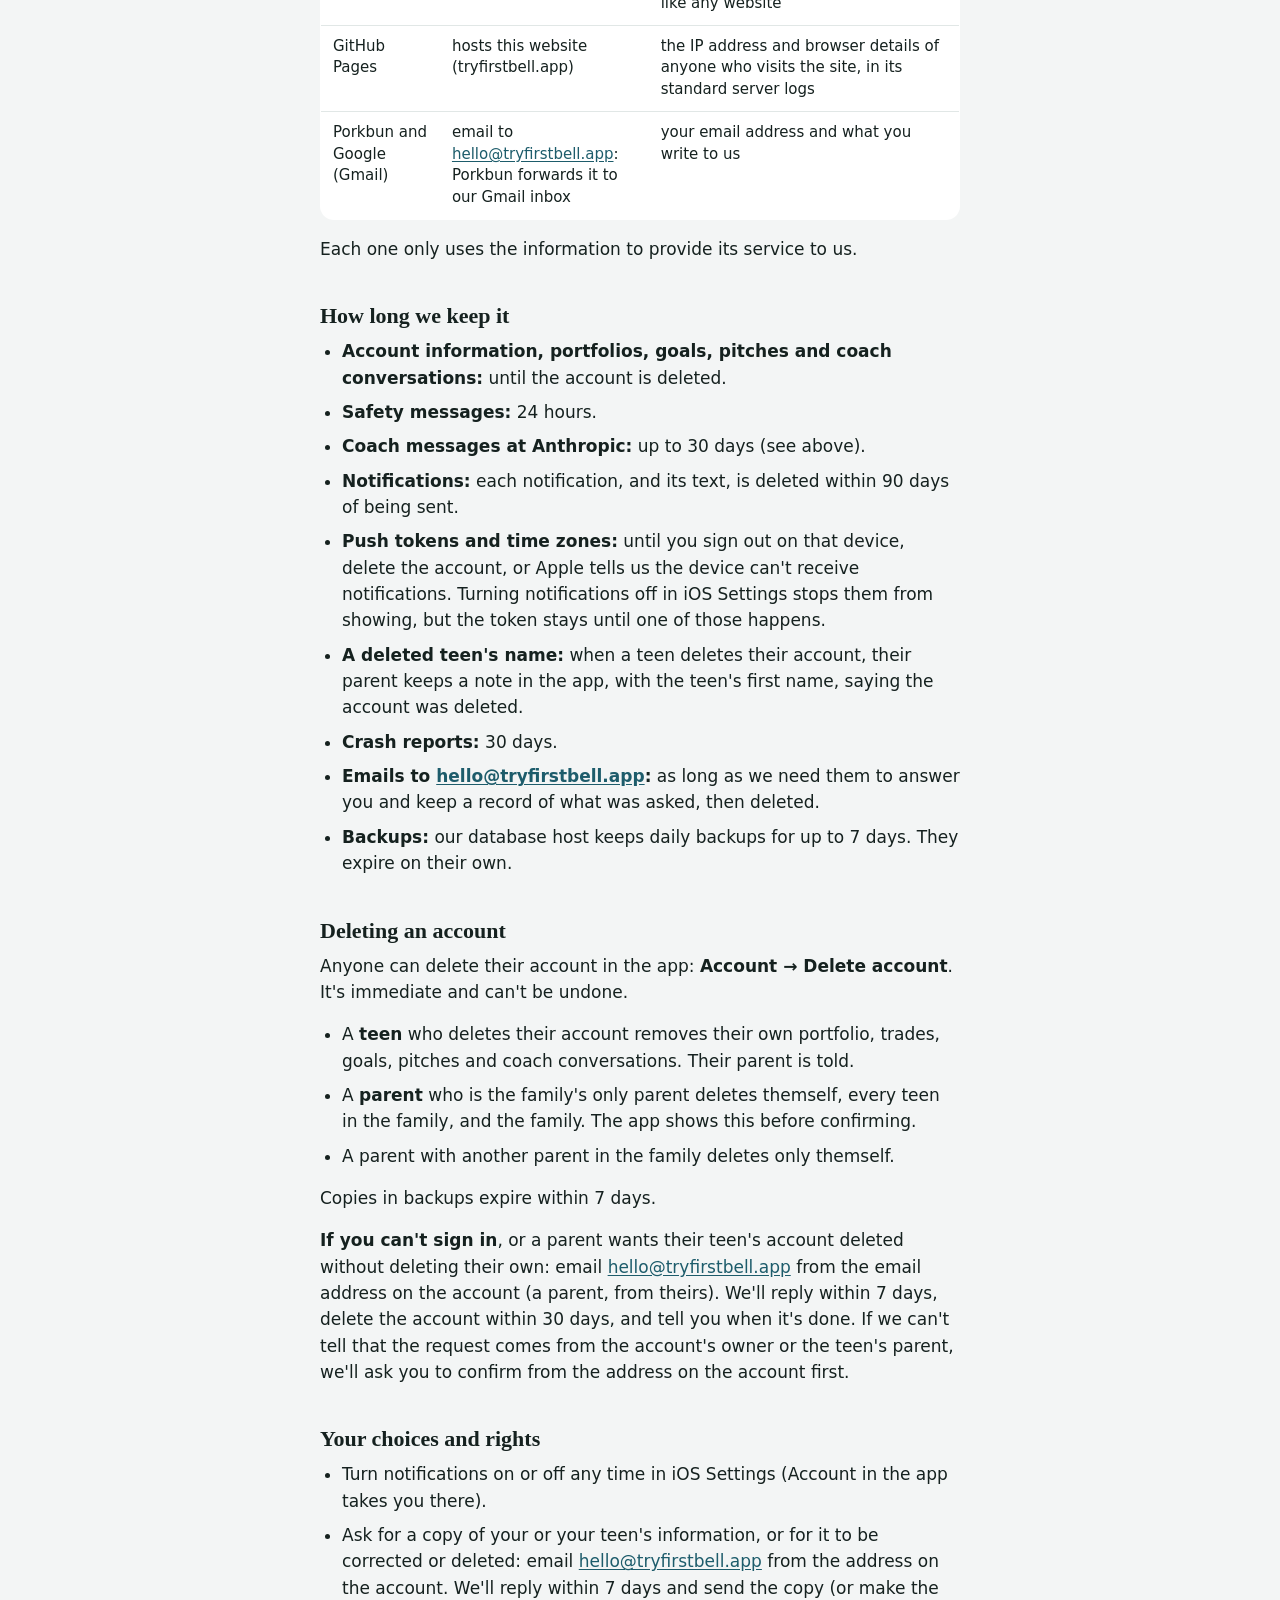
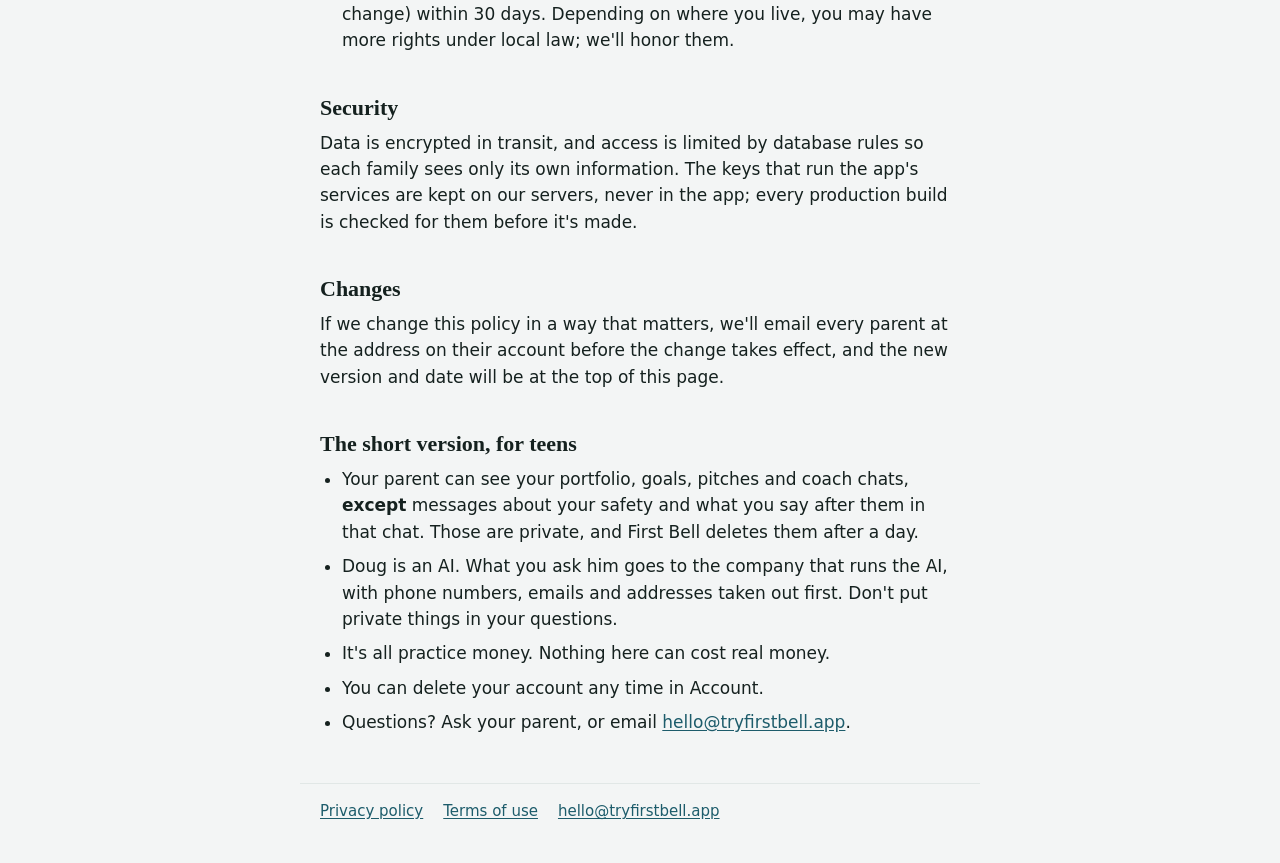
==== commit 667d387b: "Privacy policy: what teens see" ====
--- a/privacy/index.html
+++ b/privacy/index.html
@@ -27,6 +27,8 @@
 <p>We don't collect: location, contacts, photos, real financial or bank information, advertising identifiers, or anything for advertising. We don't sell or share personal information, and we don't track you across other apps or websites.</p>
 <h2 id="what-parents-can-see">What parents can see</h2>
 <p>A parent can see their teen's portfolio, trades, goals, pitches and coach conversations, <strong>except messages about the teen's safety</strong> (below). Before a teen's first coach question, the app shows them, once, that the coach is an AI, that their parent can see their coach chats, and that messages about their safety are private. We record that they saw it.</p>
+<h2 id="what-teens-see">What teens see</h2>
+<p>A teen sees their family's name and the first names of their parents and their brothers and sisters in the family. They never see a sibling's portfolio, goals, rewards, activity, pitches or coach conversations.</p>
 <h2 id="the-ai-coach">The AI coach</h2>
 <ul><li>The coach (Doug) is an <strong>AI, not a person</strong>, and the app says so. It asks questions to help a teen think about a company. It's built never to recommend what to buy or sell and never to write a pitch for a teen.</li><li>To answer, we send <strong>Anthropic</strong>, which provides the AI model: the teen's question, the earlier messages in that conversation (never messages about safety), the teen's pitch draft when they ask about a pitch, and public company information (prices, sector, figures from SEC filings). We don't attach the teen's name, email address or account ID.</li><li>Before anything is sent or stored, we replace street addresses, phone numbers and email addresses with &quot;[removed]&quot;: in the teen's messages, in the coach's replies and in pitch drafts. This catches the usual US formats but can miss some, so please don't share personal details with the coach.</li><li>Anthropic doesn't use what we send to train its models, and deletes API inputs and outputs within 30 days by default (longer only if a message is flagged for a usage policy violation, or where the law requires). See Anthropic's privacy center.</li><li>There's a daily limit on coach questions.</li></ul>
 <h3 id="messages-about-safety">Messages about safety</h3>
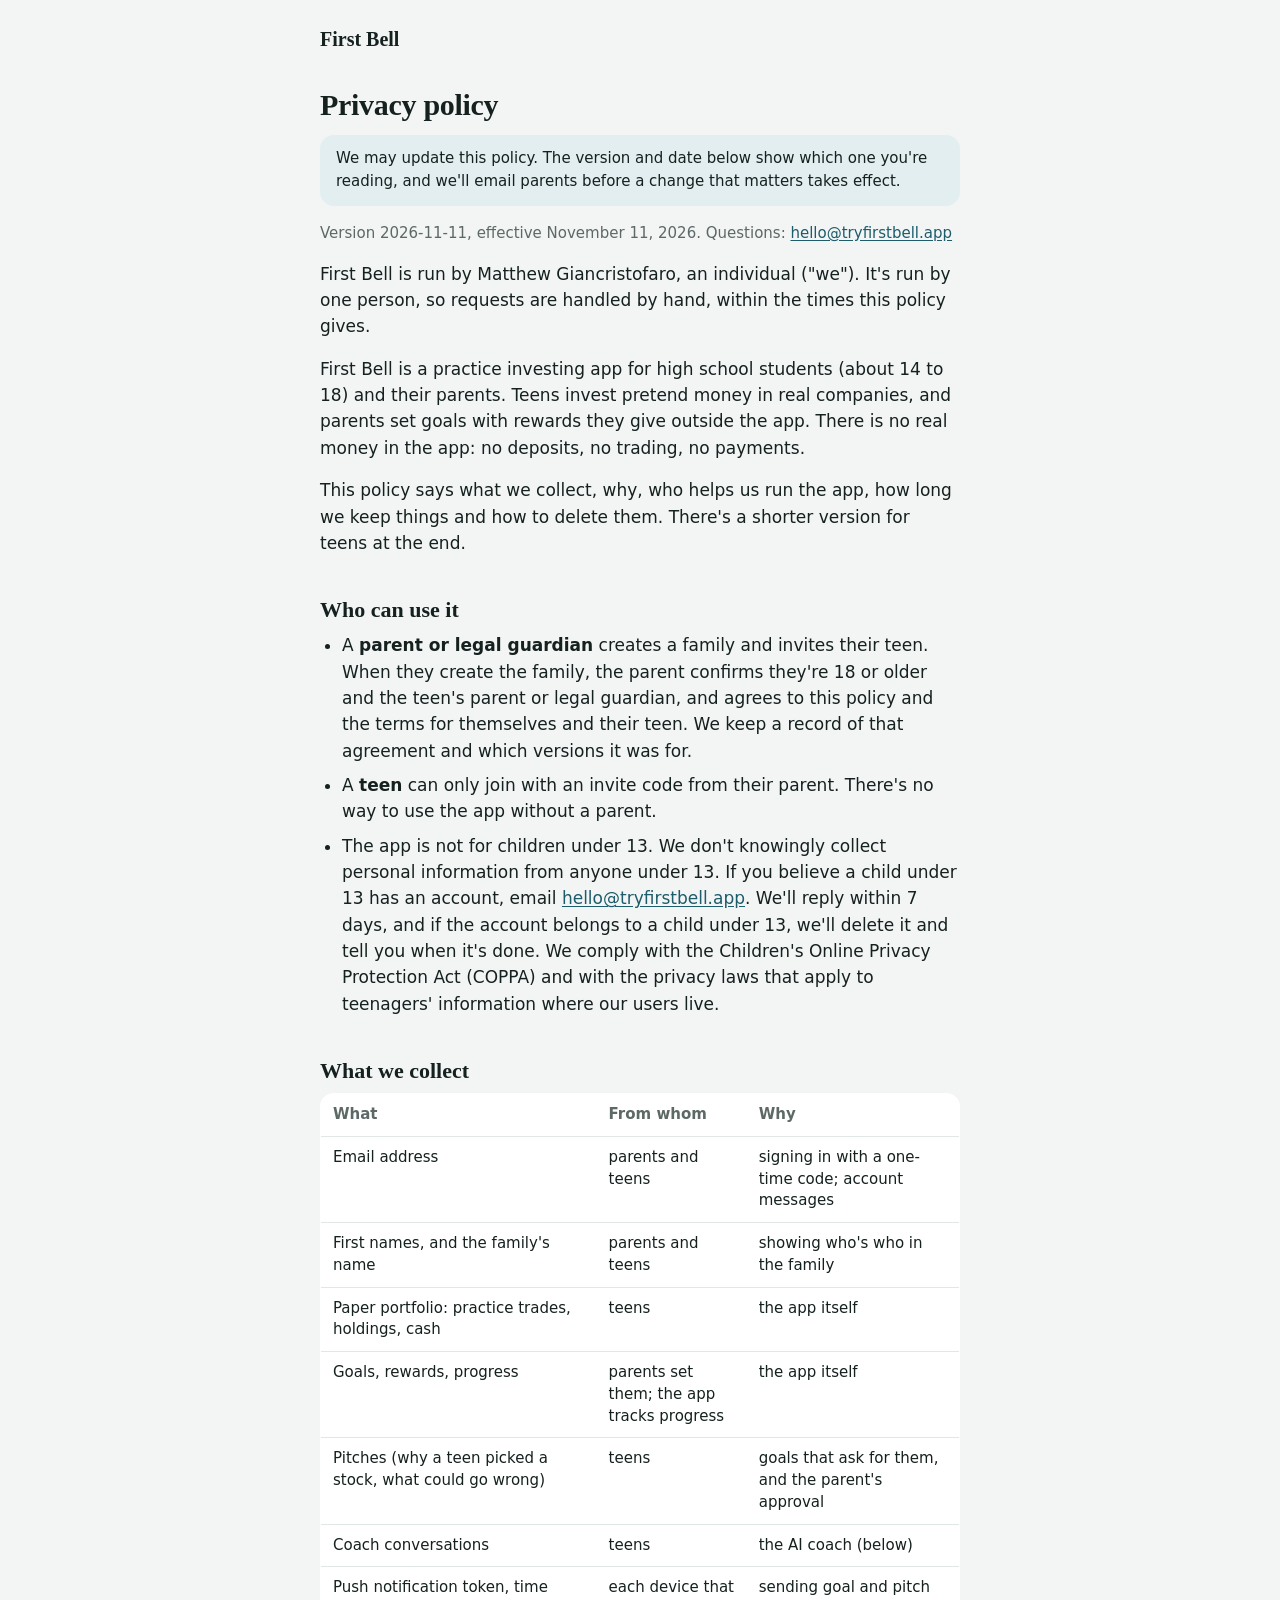
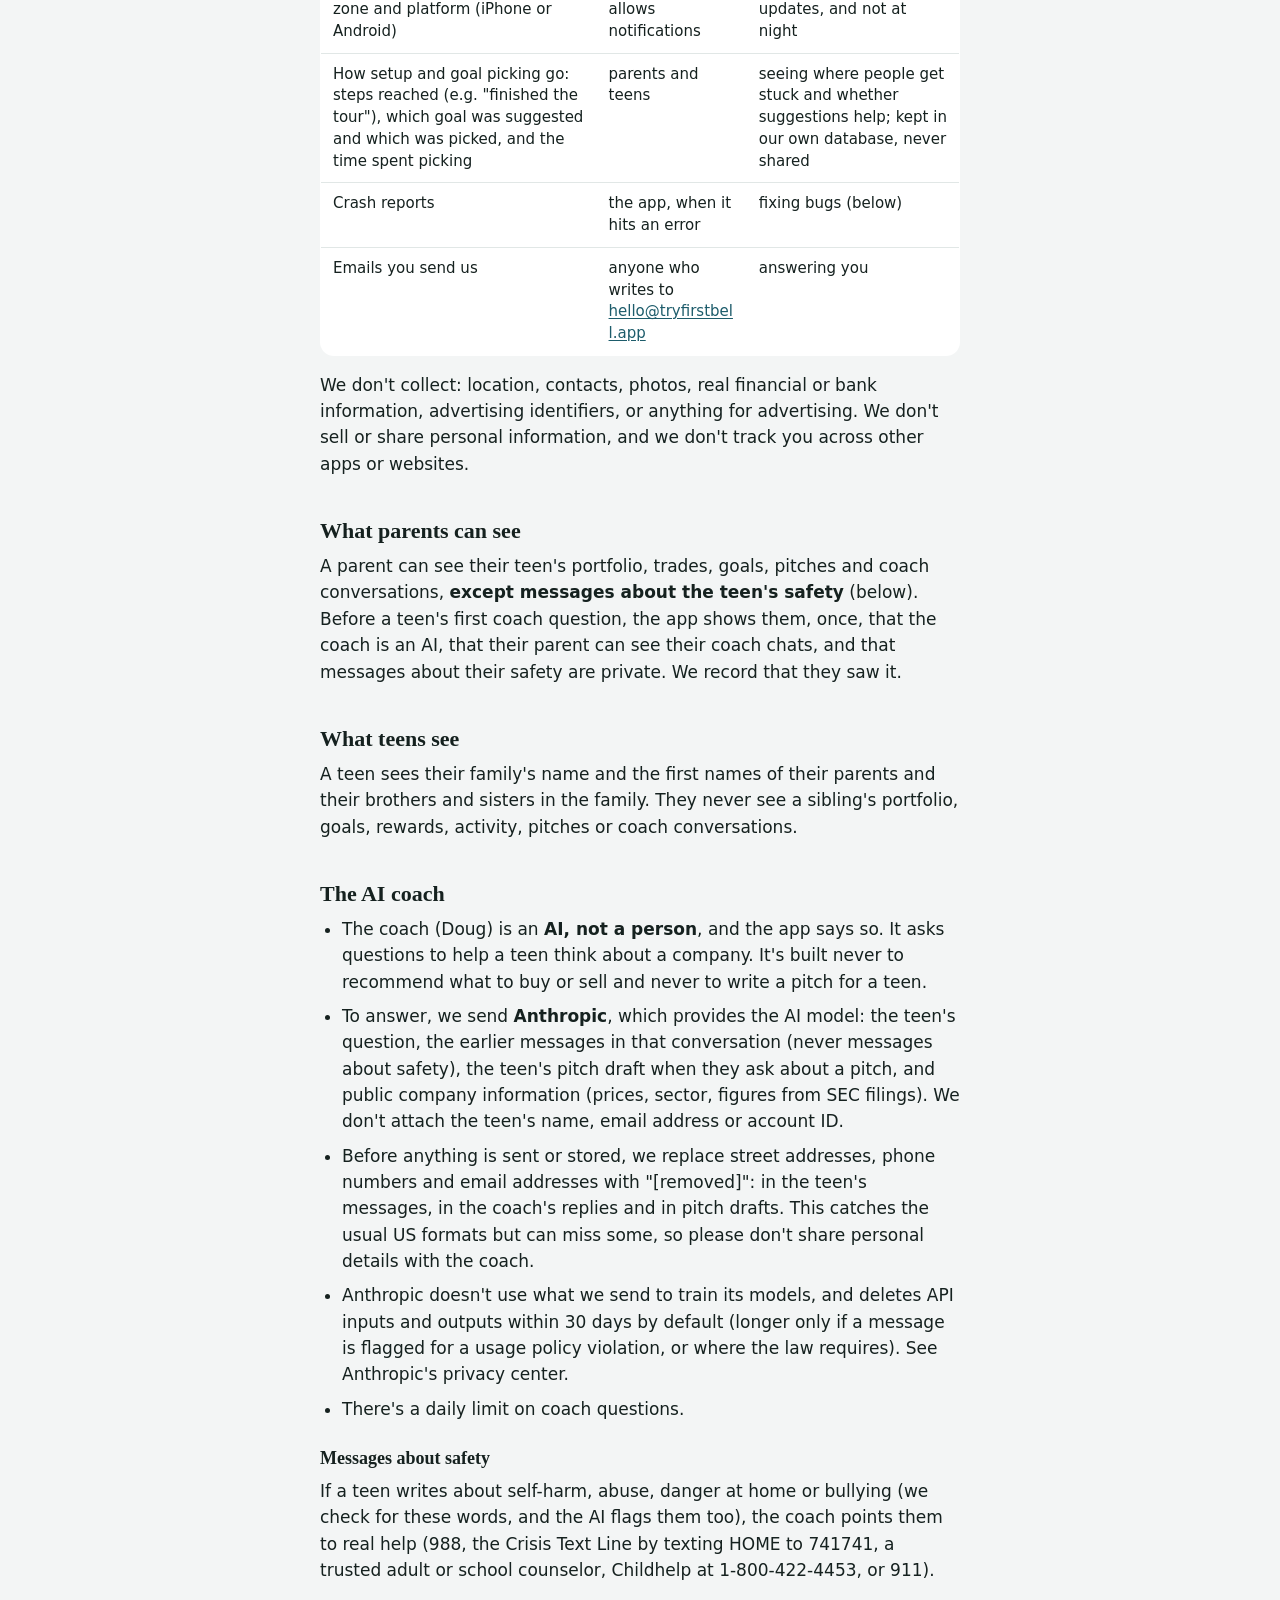
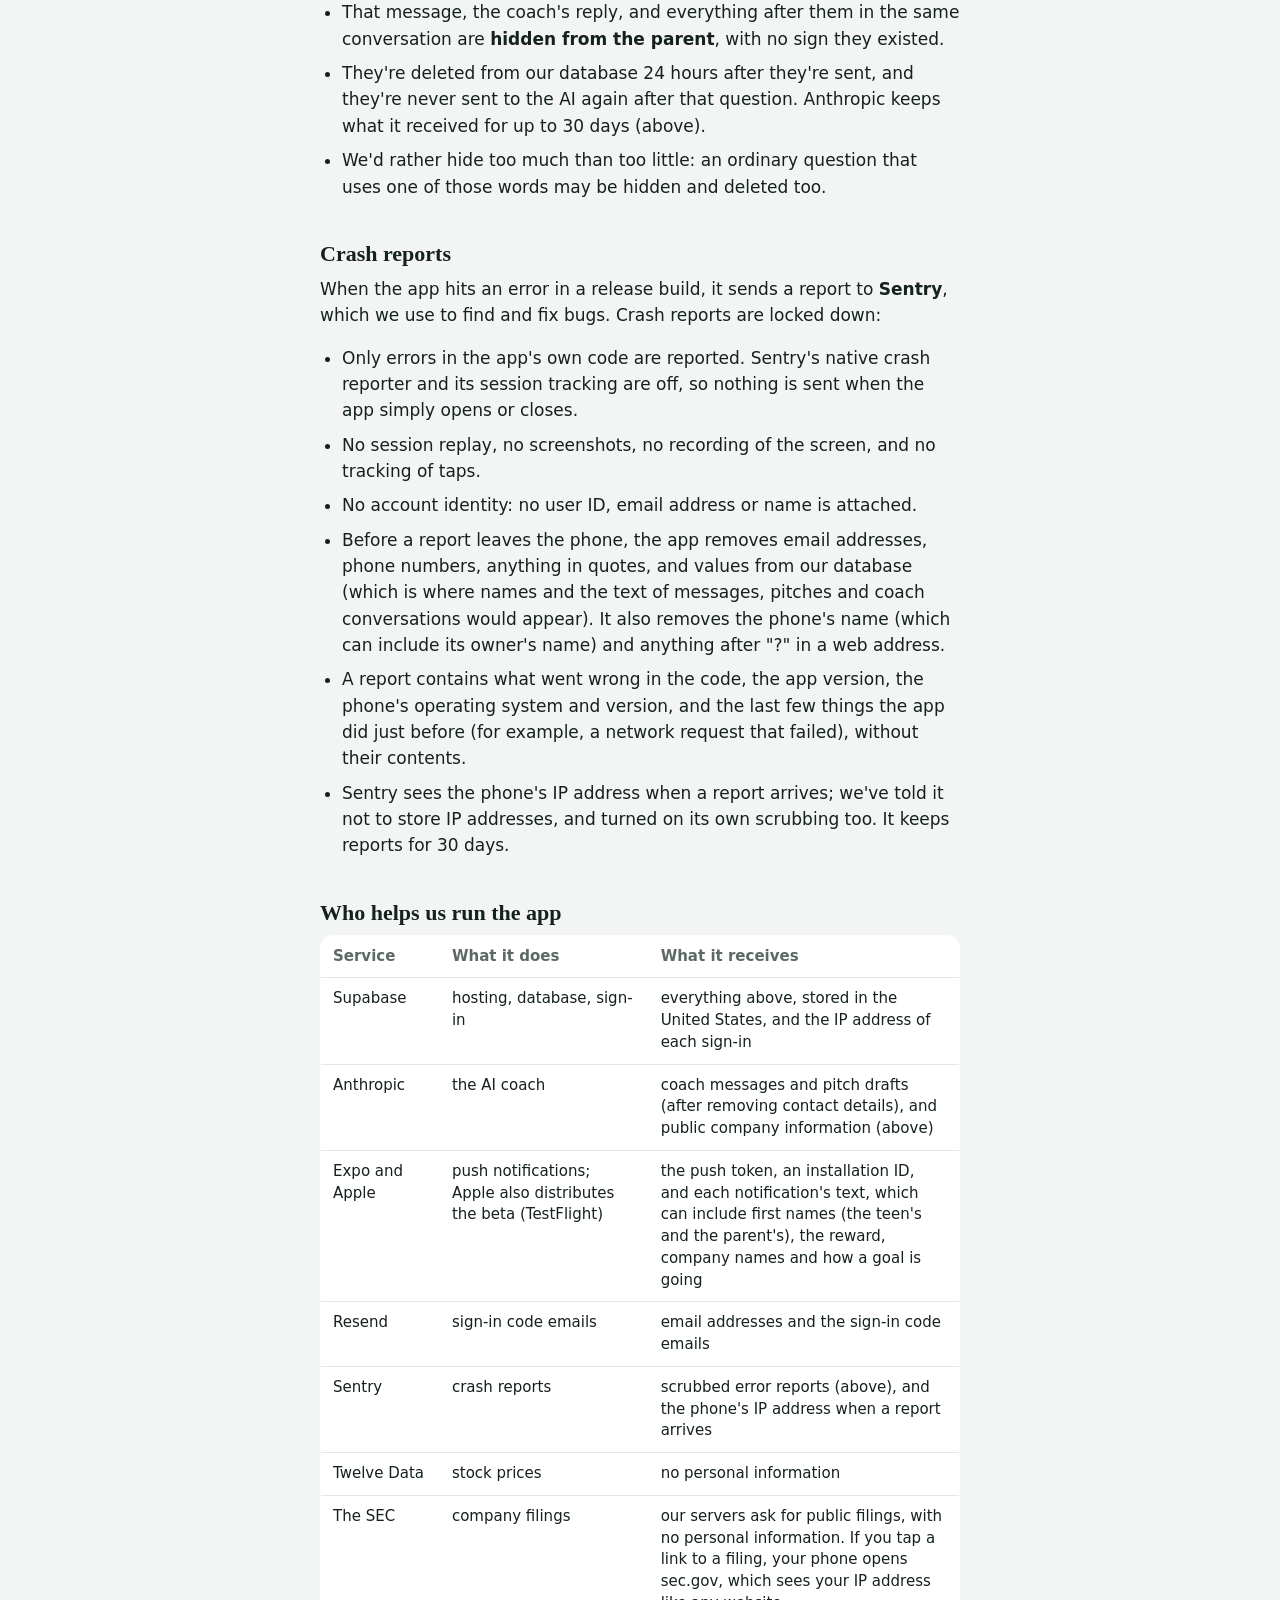
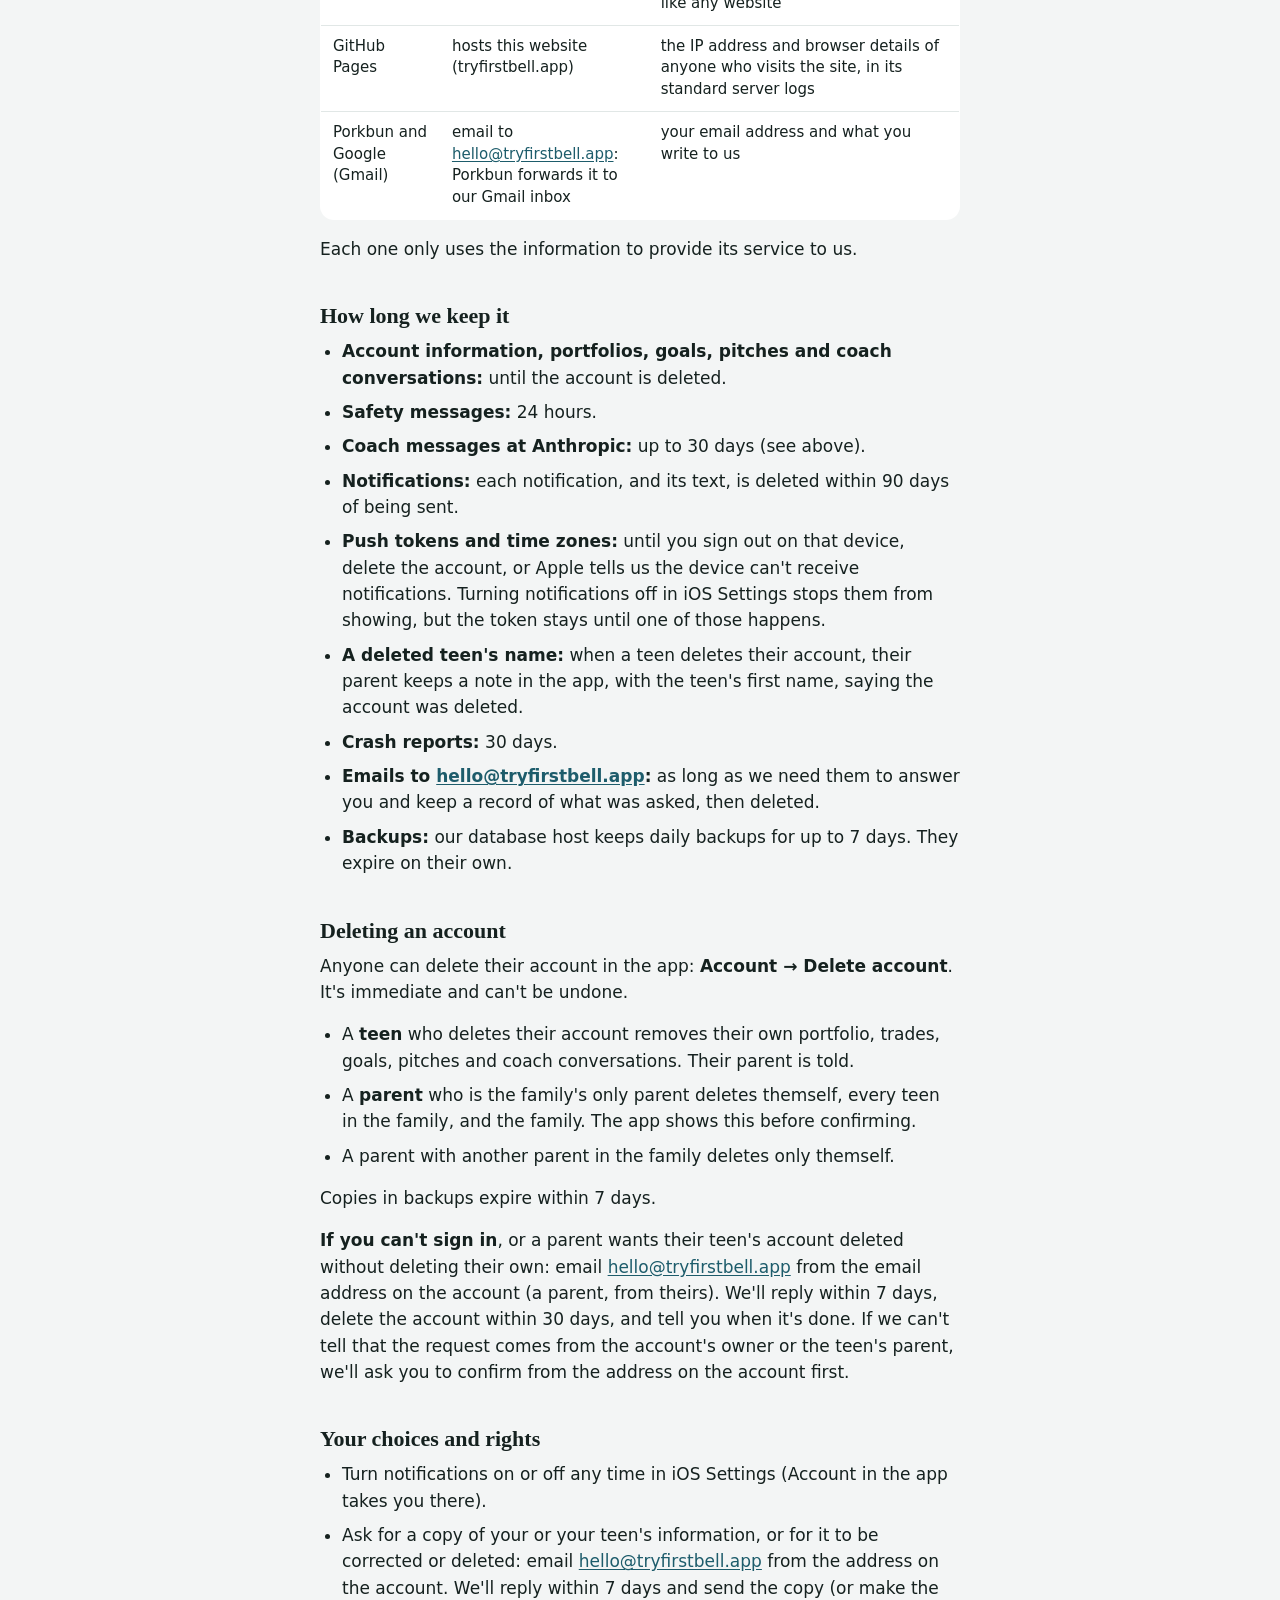
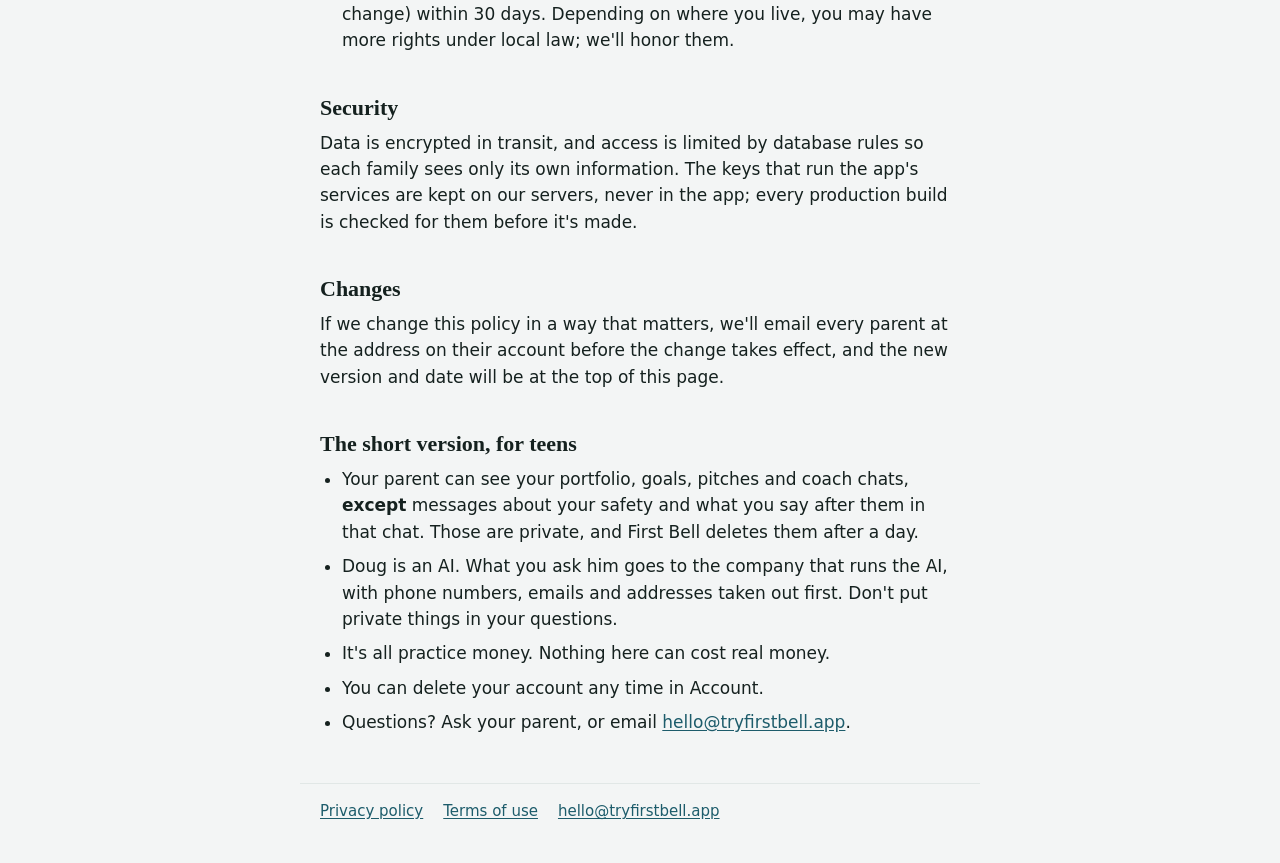
==== commit d130659c: "Privacy policy and terms, version 2026-11-11" ====
--- a/privacy/index.html
+++ b/privacy/index.html
@@ -16,7 +16,7 @@
 <main>
 <h1>Privacy policy</h1>
 <p class="note">We may update this policy. The version and date below show which one you're reading, and we'll email parents before a change that matters takes effect.</p>
-<p class="meta">Version 2026-10-27, effective October 28, 2026. Questions: <a href="mailto:hello@tryfirstbell.app">hello@tryfirstbell.app</a></p>
+<p class="meta">Version 2026-11-11, effective November 11, 2026. Questions: <a href="mailto:hello@tryfirstbell.app">hello@tryfirstbell.app</a></p>
 <p>First Bell is run by Matthew Giancristofaro, an individual (&quot;we&quot;). It's run by one person, so requests are handled by hand, within the times this policy gives.</p>
 <p>First Bell is a practice investing app for high school students (about 14 to 18) and their parents. Teens invest pretend money in real companies, and parents set goals with rewards they give outside the app. There is no real money in the app: no deposits, no trading, no payments.</p>
 <p>This policy says what we collect, why, who helps us run the app, how long we keep things and how to delete them. There's a shorter version for teens at the end.</p>
